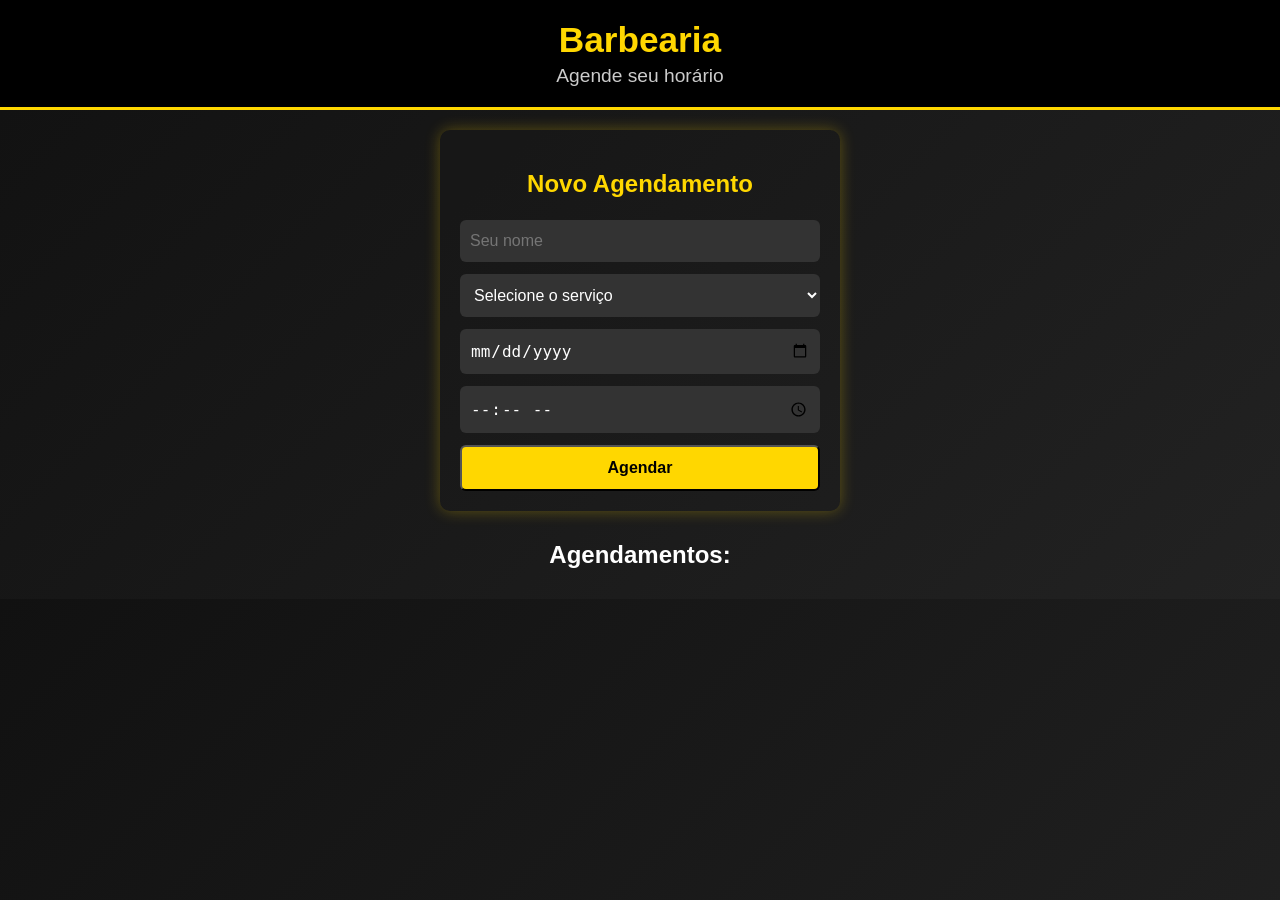
==== index.html @ e110e754 "Primeiro commit" ====
<!DOCTYPE html>
<html lang="pt-BR">
<head>
  <meta charset="UTF-8">
  <meta name="viewport" content="width=device-width, initial-scale=1.0">
  <title>Barbearia</title>
  <link rel="stylesheet" href="style.css">
</head>
<body>
  <header>
    <h1>Barbearia</h1>
    <p>Agende seu horário</p>
  </header>

  <section class="formulario">
    <h2>Novo Agendamento</h2>
    <input type="text" id="nome" placeholder="Seu nome">
    
    <select id="servico"> <!-- troquei serviço -> servico -->
      <option value="">Selecione o serviço</option>
      <option value="Corte de Cabelo">Corte de Cabelo</option>
      <option value="Barba">Barba</option>
      <option value="Corte + Barba">Corte + Barba</option>
    </select>

    <input type="date" id="data">
    <input type="time" id="hora">

    <button onclick="agenda()">Agendar</button> <!-- troquei agendar -> agenda -->
  </section>

  <section class="agendamentos" id="listaAgendamentos">
    <h2>Agendamentos:</h2>
  </section>

  <script src="script.js"></script>
</body>
</html>
---- style.css ----
body {
    font-family: 'Arial', 'sans-serif';
    background: linear-gradient(135deg, #111, #222);
    color: #fff;
    margin: 0;
    text-align: center;
}
header {
     background: #000;
    padding: 20px;
    border-bottom: 3px solid gold;
}

header h1 {
    margin: 0;
    font-size: 2.2rem;
    color: gold;
}

header p {
    margin: 5px 0 0;
    font-size: 1.2rem;
    color: #ccc;
}

.formulario {
    padding: 20px;
    max-width: 400px;
    margin: 20px auto;
    background: #1c1c1c1c;
    border-radius: 10px;
    box-shadow: 0 0 15px rgba(255, 215, 0, 0.3);
    display: flex;
    flex-direction: column;
    gap: 12px;
    box-sizing: border-box;
}

.formulario h2 {
    margin-bottom: 10px;
    font-size: 1.5rem;
    color: gold;
}

input,select {
    width: 100%;
    padding: 12px 10px;
    border-radius: 6px;
    border: none;
    background: #333;
    color: #fff;
    font-size: 1rem;
    box-sizing: border-box;
}

button {
    padding: 12px 0;
    background: gold;
    color: #000;
    font-weight: bold;
    cursor: pointer;
    border-radius: 6px;
    font-size:1rem;
    transition: 0.3s;;
}

button:hover {
    background: #e6b800;
}

.agendamentos {
    margin:30px auto;
    max-width: 600px;
}

.agendamentos-card {
    background: #222;
    margin:10px 0;
    padding: 15px;
    border-radius: 8px;
    text-align: left;
    display: block;
    box-shadow: 0 0 10px rgba(255, 215, 0, 0.2);
}

.agendamentos-card-strong {
    color: gold;
}
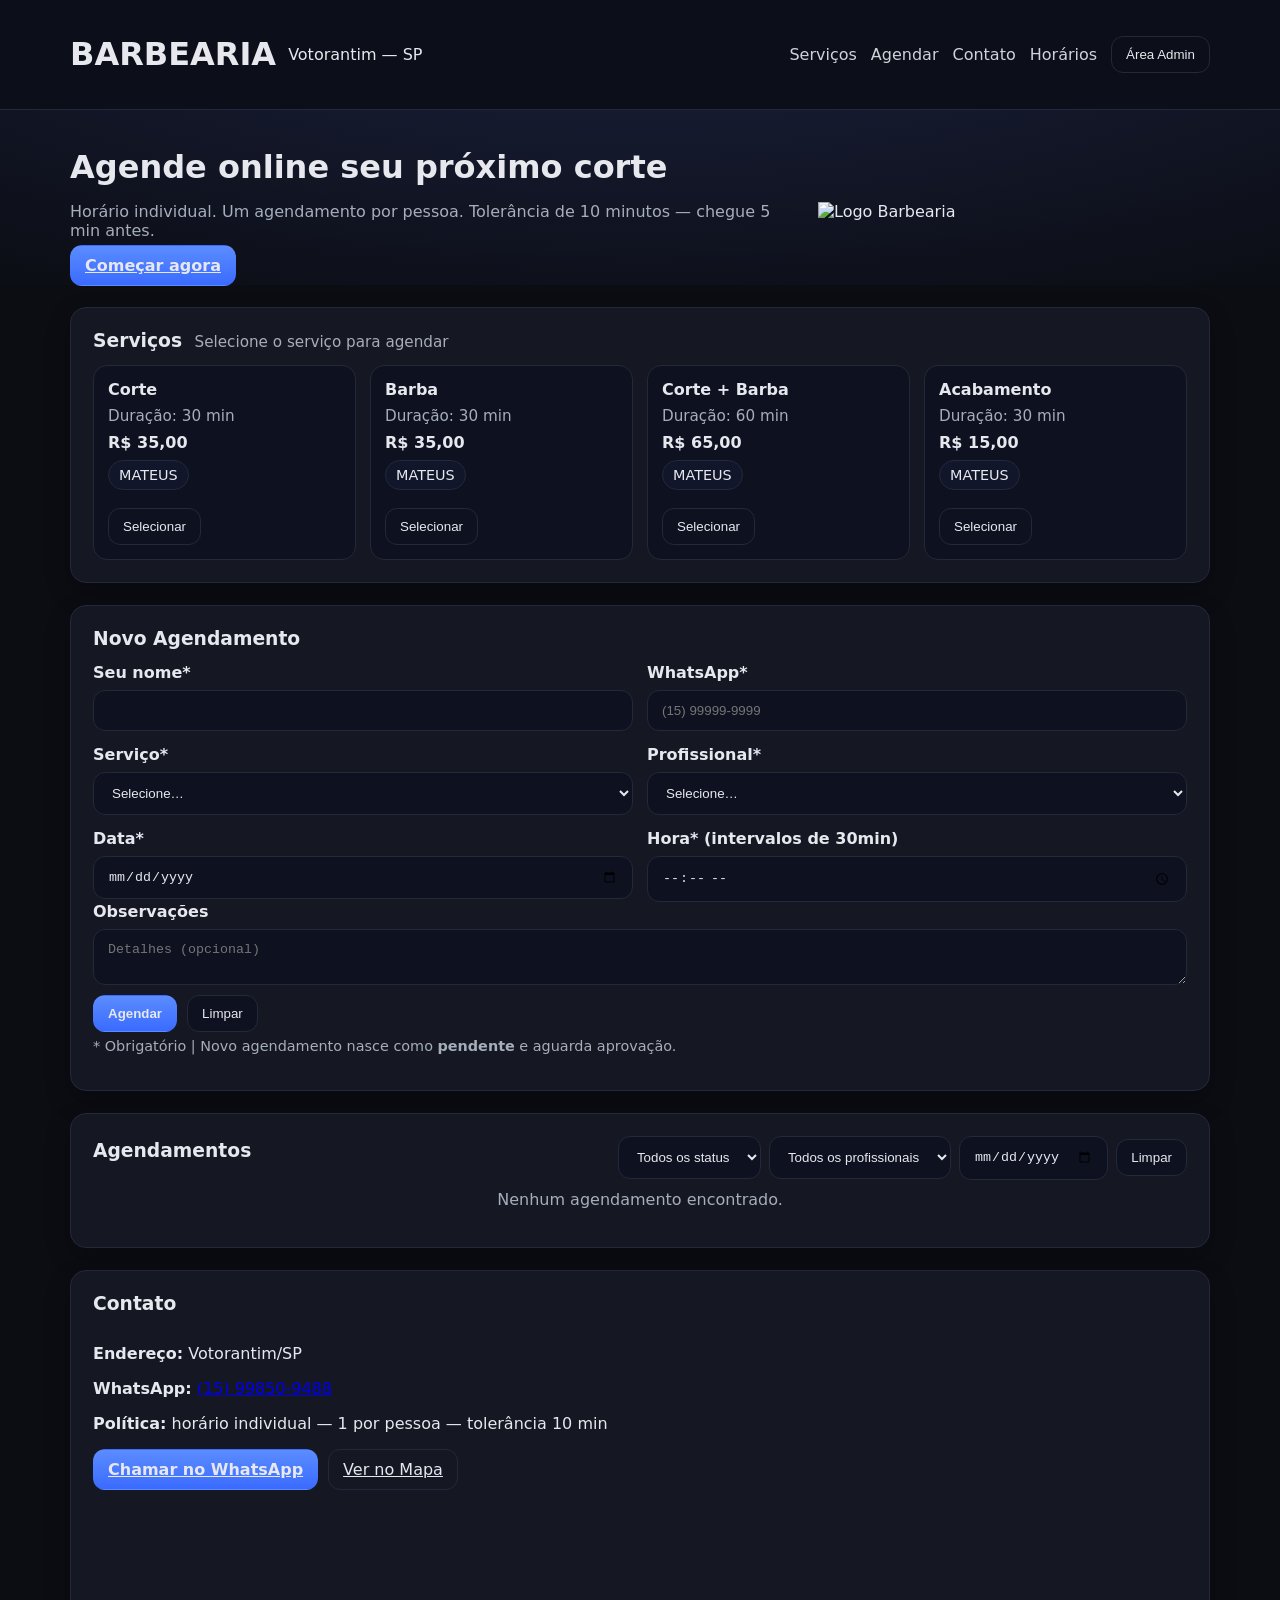
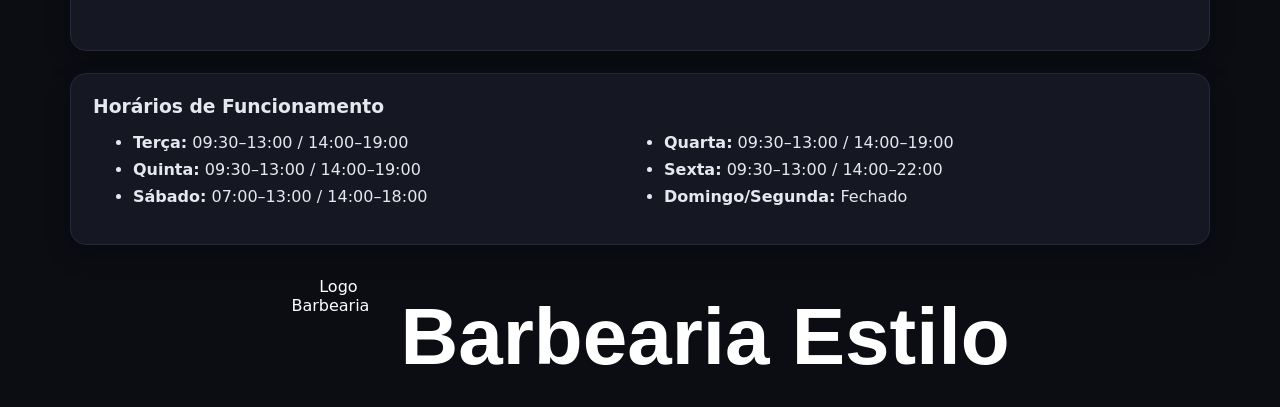
==== commit ba338ccf: "BARBEARIA" ====
--- a/index.html
+++ b/index.html
@@ -1,37 +1,180 @@
 <!DOCTYPE html>
 <html lang="pt-BR">
 <head>
-  <meta charset="UTF-8">
-  <meta name="viewport" content="width=device-width, initial-scale=1.0">
-  <title>Barbearia</title>
-  <link rel="stylesheet" href="style.css">
+  <meta charset="UTF-8" />
+  <meta name="viewport" content="width=device-width, initial-scale=1" />
+  <title>Barbearia — Sua Agenda</title>
+  <link rel="stylesheet" href="style.css" />
+  <link rel="icon" href="data:," />
 </head>
 <body>
-  <header>
-    <h1>Barbearia</h1>
-    <p>Agende seu horário</p>
+  <header class="topbar">
+    <div class="container header-wrap">
+      <div class="brand">
+        <h1>BARBEARIA</h1>
+        <p>Votorantim — SP</p>
+      </div>
+      <nav class="nav">
+        <a href="#servicos">Serviços</a>
+        <a href="#agendar">Agendar</a>
+        <a href="#contato">Contato</a>
+        <a href="#horarios">Horários</a>
+        <button id="btnAbrirAdmin" class="btn outline">Área Admin</button>
+      </nav>
+    </div>
   </header>
 
-  <section class="formulario">
-    <h2>Novo Agendamento</h2>
-    <input type="text" id="nome" placeholder="Seu nome">
-    
-    <select id="servico"> <!-- troquei serviço -> servico -->
-      <option value="">Selecione o serviço</option>
-      <option value="Corte de Cabelo">Corte de Cabelo</option>
-      <option value="Barba">Barba</option>
-      <option value="Corte + Barba">Corte + Barba</option>
-    </select>
-
-    <input type="date" id="data">
-    <input type="time" id="hora">
-
-    <button onclick="agenda()">Agendar</button> <!-- troquei agendar -> agenda -->
+  <!-- Hero -->
+  <section class="hero">
+    <div class="container hero-grid">
+      <div>
+        <h2>Agende online seu próximo corte</h2>
+        <p>Horário individual. Um agendamento por pessoa. Tolerância de 10 minutos — chegue 5 min antes.</p>
+        <a class="btn primary" href="#agendar">Começar agora</a>
+      </div>
+      <div class="brand">
+  <img src="img/img.png/img2.png" alt="Logo Barbearia" class="img-logo">
+  <div>
+  </div>
+</div>
   </section>
 
-  <section class="agendamentos" id="listaAgendamentos">
-    <h2>Agendamentos:</h2>
-  </section>
+  <!-- Serviços -->
+  <main class="container">
+    <section id="servicos" class="card">
+      <h3>Serviços <span class="sub">Selecione o serviço para agendar</span></h3>
+      <div id="listaServicos" class="cards"></div>
+    </section>
+
+    <!-- Agendar -->
+    <section id="agendar" class="card">
+      <h3>Novo Agendamento</h3>
+      <form id="form-agenda" autocomplete="off">
+        <div class="grid">
+          <label>Seu nome*
+            <input type="text" id="nome" required />
+          </label>
+          <label>WhatsApp*
+            <input type="tel" id="telefone" placeholder="(15) 99999-9999" required />
+          </label>
+          <label>Serviço*
+            <select id="servico" required></select>
+          </label>
+          <label>Profissional*
+            <select id="profissional" required></select>
+          </label>
+          <label>Data*
+            <input type="date" id="data" required />
+          </label>
+          <label>Hora* (intervalos de 30min)
+            <input type="time" id="hora" step="1800" required />
+          </label>
+        </div>
+        <label>Observações
+          <textarea id="obs" rows="2" placeholder="Detalhes (opcional)"></textarea>
+        </label>
+        <div class="actions">
+          <button type="submit" class="btn primary">Agendar</button>
+          <button type="reset" class="btn">Limpar</button>
+        </div>
+        <p class="hint">* Obrigatório | Novo agendamento nasce como <b>pendente</b> e aguarda aprovação.</p>
+      </form>
+    </section>
+
+    <!-- Lista (cliente vê status / admin gerencia) -->
+    <section class="card">
+      <div class="list-header">
+        <h3>Agendamentos</h3>
+        <div class="filters">
+          <select id="filtroStatus">
+            <option value="">Todos os status</option>
+            <option value="pendente">Pendentes</option>
+            <option value="aprovado">Aprovados</option>
+            <option value="recusado">Recusados</option>
+          </select>
+          <select id="filtroProf">
+            <option value="">Todos os profissionais</option>
+          </select>
+          <input type="date" id="filtroData" />
+          <button id="btnLimparFiltros" class="btn">Limpar</button>
+        </div>
+      </div>
+
+      <div id="listaAgendamentos" class="list"></div>
+      <template id="tpl-agendamento">
+        <article class="item">
+          <div class="item-main">
+            <h4 class="item-titulo"></h4>
+            <p class="item-meta"></p>
+            <p class="item-obs"></p>
+            <span class="status-badge" data-status=""></span>
+          </div>
+          <div class="item-actions">
+            <button class="btn success btn-aprovar" style="display:none">Aprovar</button>
+            <button class="btn warn btn-recusar" style="display:none">Recusar</button>
+            <button class="btn danger btn-excluir">Excluir</button>
+          </div>
+        </article>
+      </template>
+      <p id="vazio" class="empty">Nenhum agendamento encontrado.</p>
+    </section>
+
+    <!-- Contato -->
+    <section id="contato" class="card">
+      <h3>Contato</h3>
+      <div class="grid grid-2">
+        <div>
+          <p><b>Endereço:</b> Votorantim/SP</p>
+          <p><b>WhatsApp:</b> <a id="wa" href="https://wa.me/5515998509488" target="_blank" rel="noopener">(15) 99850-9488</a></p>
+          <p><b>Política:</b> horário individual — 1 por pessoa — tolerância 10 min</p>
+          <div class="actions">
+            <a class="btn primary" target="_blank" rel="noopener" href="https://wa.me/5515998509488?text=Olá! Quero agendar um horário.">Chamar no WhatsApp</a>
+            <a class="btn outline" target="_blank" rel="noopener" href="https://maps.google.com?q=Votorantim+SP+Monte+Verde">Ver no Mapa</a>
+          </div>
+        </div>
+        <iframe class="mapa" loading="lazy" referrerpolicy="no-referrer-when-downgrade"
+          src="https://maps.google.com/maps?q=Votorantim%20SP&t=m&z=14&output=embed&iwloc=near"></iframe>
+      </div>
+    </section>
+
+    <!-- Horários -->
+    <section id="horarios" class="card">
+      <h3>Horários de Funcionamento</h3>
+      <ul class="horarios">
+        <li><b>Terça:</b> 09:30–13:00 / 14:00–19:00</li>
+        <li><b>Quarta:</b> 09:30–13:00 / 14:00–19:00</li>
+        <li><b>Quinta:</b> 09:30–13:00 / 14:00–19:00</li>
+        <li><b>Sexta:</b> 09:30–13:00 / 14:00–22:00</li>
+        <li><b>Sábado:</b> 07:00–13:00 / 14:00–18:00</li>
+        <li><b>Domingo/Segunda:</b> Fechado</li>
+      </ul>
+    </section>
+  </main>
+
+  <!-- Modal Admin -->
+  <dialog id="modalAdmin">
+    <form method="dialog" class="modal">
+      <h3>Entrar como Admin</h3>
+      <label>Usuário
+        <input id="adminUser" type="text" placeholder="admin" value="admin" />
+      </label>
+      <label>Senha
+        <input id="adminPass" type="password" placeholder="1234" />
+      </label>
+      <div class="actions">
+        <button id="btnLogin" class="btn primary">Entrar</button>
+        <button id="btnFecharAdmin" class="btn">Fechar</button>
+      </div>
+      <p class="hint">Demonstração local (client-side). Em produção, faça no servidor.</p>
+    </form>
+  </dialog>
+
+ <footer>
+  <div class="footer-content">
+    <img src="img/img.png/img2.png" alt="Logo Barbearia" class="logo-circular">
+    <span class="nome-barbearia">Barbearia Estilo</span>
+  </div>
+</footer>
 
   <script src="script.js"></script>
 </body>
--- a/style.css
+++ b/style.css
@@ -1,93 +1,122 @@
-body {
-    font-family: 'Arial', 'sans-serif';
-    background: linear-gradient(135deg, #111, #222);
-    color: #fff;
-    margin: 0;
-    text-align: center;
+:root{
+  --bg:#0f1115; --card:#151823; --accent:#5b8cff; --accent2:#22c55e;
+  --text:#e6e8ee; --muted:#a6adbb; --danger:#ef4444; --warn:#f59e0b;
+  --border:#23283a; --radius:16px; --shadow:0 10px 24px rgba(0,0,0,.25);
 }
-header {
-     background: #000;
-    padding: 20px;
-    border-bottom: 3px solid gold;
+*{box-sizing:border-box} html,body{height:100%}
+body{margin:0; font-family:system-ui,Segoe UI,Roboto,Arial; background:#0b0d13; color:var(--text)}
+
+.container{width:min(1140px,92vw); margin:0 auto}
+
+.topbar{position:sticky; top:0; z-index:50; background:#0d111aee; border-bottom:1px solid var(--border); backdrop-filter:saturate(150%) blur(6px)}
+.header-wrap{display:flex; align-items:center; justify-content:space-between; padding:14px 0}
+.brand {
+  display: flex;
+  align-items: center;   /* alinha verticalmente */
+  gap: 12px;             /* espaço entre logo e texto */
 }
 
-header h1 {
-    margin: 0;
-    font-size: 2.2rem;
-    color: gold;
+.brand img.img-logo {
+  width: 200px;
+  height: auto;
 }
 
-header p {
-    margin: 5px 0 0;
-    font-size: 1.2rem;
-    color: #ccc;
+.nav{display:flex; gap:14px; align-items:center}
+.nav a{color:var(--text); text-decoration:none; opacity:.9}
+.nav a:hover{opacity:1}
+
+.hero{padding:38px 0 10px; background:radial-gradient(1200px 400px at 50% -150px,#1b2240,transparent)}
+.hero-grid{display:grid; grid-template-columns:1.3fr .7fr; gap:20px; align-items:center}
+.hero h2{margin:0 0 8px; font-size:32px}
+.hero p{color:var(--muted)}
+.hero-card{border:1px solid var(--border); background:#0e1220; border-radius:var(--radius); overflow:hidden; box-shadow:var(--shadow)}
+.hero-card img{width:100%; height:100%; object-fit:cover}
+
+.card{background:var(--card); border:1px solid var(--border); border-radius:var(--radius); box-shadow:var(--shadow); padding:22px; margin:22px 0}
+h3{margin:0 0 14px}
+.sub{color:var(--muted); font-weight:400; font-size:.95rem; margin-left:6px}
+
+.grid{display:grid; grid-template-columns:repeat(2,1fr); gap:14px}
+.grid-2{grid-template-columns:1.2fr .8fr}
+@media (max-width:900px){ .hero-grid{grid-template-columns:1fr} .grid,.grid-2{grid-template-columns:1fr} }
+
+label{display:flex; flex-direction:column; gap:8px; font-weight:600}
+input,select,textarea{
+  background:#0e1220; color:var(--text); border:1px solid var(--border);
+  border-radius:12px; padding:12px 14px; outline:none;
+}
+input:focus,select:focus,textarea:focus{border-color:var(--accent); box-shadow:0 0 0 3px rgba(91,140,255,.15)}
+
+.btn{appearance:none; border:1px solid var(--border); background:#0e1220; color:var(--text); padding:10px 14px; border-radius:12px; cursor:pointer}
+.btn:hover{filter:brightness(1.07)}
+.btn.primary{background:linear-gradient(180deg,var(--accent),#3a6bff); border-color:transparent; font-weight:700}
+.btn.success{background:linear-gradient(180deg,#16a34a,#15803d); border-color:transparent; color:#fff}
+.btn.warn{background:linear-gradient(180deg,var(--warn),#d97706); border-color:transparent; color:#0b0d13}
+.btn.danger{background:linear-gradient(180deg,var(--danger),#dc2626); border-color:transparent; color:#fff}
+.btn.outline{background:transparent}
+
+.actions{display:flex; gap:10px; flex-wrap:wrap; margin-top:10px}
+.hint{color:var(--muted); font-size:.9rem; margin-top:6px}
+
+.cards{display:grid; grid-template-columns:repeat(4,1fr); gap:14px}
+@media (max-width:1000px){ .cards{grid-template-columns:repeat(2,1fr)} }
+@media (max-width:560px){ .cards{grid-template-columns:1fr} }
+
+.servico{background:#0e1220; border:1px solid var(--border); border-radius:14px; padding:14px; display:flex; flex-direction:column; gap:8px}
+.servico h4{margin:0}
+.servico .meta{color:var(--muted); font-size:.95rem}
+.servico .price{font-weight:800}
+.servico .profs{display:flex; gap:6px; flex-wrap:wrap}
+.chip{background:#11162a; border:1px solid var(--border); border-radius:999px; padding:6px 10px; font-size:.9rem}
+
+.list-header{display:flex; align-items:center; justify-content:space-between; gap:12px; flex-wrap:wrap}
+.filters{display:flex; gap:8px; align-items:center}
+.list{display:flex; flex-direction:column; gap:10px}
+.item{display:flex; align-items:flex-start; justify-content:space-between; gap:14px; background:#0e1220; border:1px solid var(--border); border-radius:14px; padding:14px}
+.item h4{margin:0; font-size:18px}
+.item-meta{margin:6px 0 0; color:var(--muted)}
+.item-obs{margin:6px 0 0; color:#cbd5e1}
+.status-badge{display:inline-block; margin-top:8px; padding:4px 10px; border-radius:999px; border:1px solid var(--border); background:#0e1220; font-weight:700; font-size:.85rem}
+.status-pendente{color:#facc15; border-color:#facc15}
+.status-aprovado{color:#22c55e; border-color:#22c55e}
+.status-recusado{color:#ef4444; border-color:#ef4444}
+.empty{text-align:center; color:var(--muted); margin-top:10px}
+
+.mapa{width:100%; min-height:300px; border:0; border-radius:12px}
+.horarios{display:grid; grid-template-columns:repeat(2,1fr); gap:8px}
+@media (max-width:560px){ .horarios{grid-template-columns:1fr} }
+
+.footer{border-top:1px solid var(--border); background:#0c0f16; padding:22px 0; color:var(--muted)}
+
+/* Modal */
+dialog::backdrop{background:rgba(0,0,0,.6)}
+dialog{border:0; padding:0; background:transparent}
+.modal{background:var(--card); border:1px solid var(--border); border-radius:16px; padding:18px; width:min(420px,92vw); box-shadow:var(--shadow)}
+.modal header{display:flex; align-items:center; justify-content:space-between; margin-bottom:14px}
+
+footer {
+  color: #fff;
+  text-align: center;
+  padding: 10px 0;
 }
 
-.formulario {
-    padding: 20px;
-    max-width: 400px;
-    margin: 20px auto;
-    background: #1c1c1c1c;
-    border-radius: 10px;
-    box-shadow: 0 0 15px rgba(255, 215, 0, 0.3);
-    display: flex;
-    flex-direction: column;
-    gap: 12px;
-    box-sizing: border-box;
+.footer-content {
+  display: flex;
+  align-items: center;
+  justify-content: center;
+  gap: 10px;              /* espaço entre logo e texto */
 }
 
-.formulario h2 {
-    margin-bottom: 10px;
-    font-size: 1.5rem;
-    color: gold;
+.logo-circular {
+  width: 120px;           /* ajuste o tamanho */
+  height: 120px;
+  object-fit: cover;
+  border-radius: 50%;     /* deixa redonda */
+  display: block;
 }
 
-input,select {
-    width: 100%;
-    padding: 12px 10px;
-    border-radius: 6px;
-    border: none;
-    background: #333;
-    color: #fff;
-    font-size: 1rem;
-    box-sizing: border-box;
+.nome-barbearia {
+  font-size: 80px;
+  font-weight: bold;
+  font-family: Arial, sans-serif;
 }
-
-button {
-    padding: 12px 0;
-    background: gold;
-    color: #000;
-    font-weight: bold;
-    cursor: pointer;
-    border-radius: 6px;
-    font-size:1rem;
-    transition: 0.3s;;
-}
-
-button:hover {
-    background: #e6b800;
-}
-
-.agendamentos {
-    margin:30px auto;
-    max-width: 600px;
-}
-
-.agendamentos-card {
-    background: #222;
-    margin:10px 0;
-    padding: 15px;
-    border-radius: 8px;
-    text-align: left;
-    display: block;
-    box-shadow: 0 0 10px rgba(255, 215, 0, 0.2);
-}
-
-.agendamentos-card-strong {
-    color: gold;
-}
-
-
-
-
-
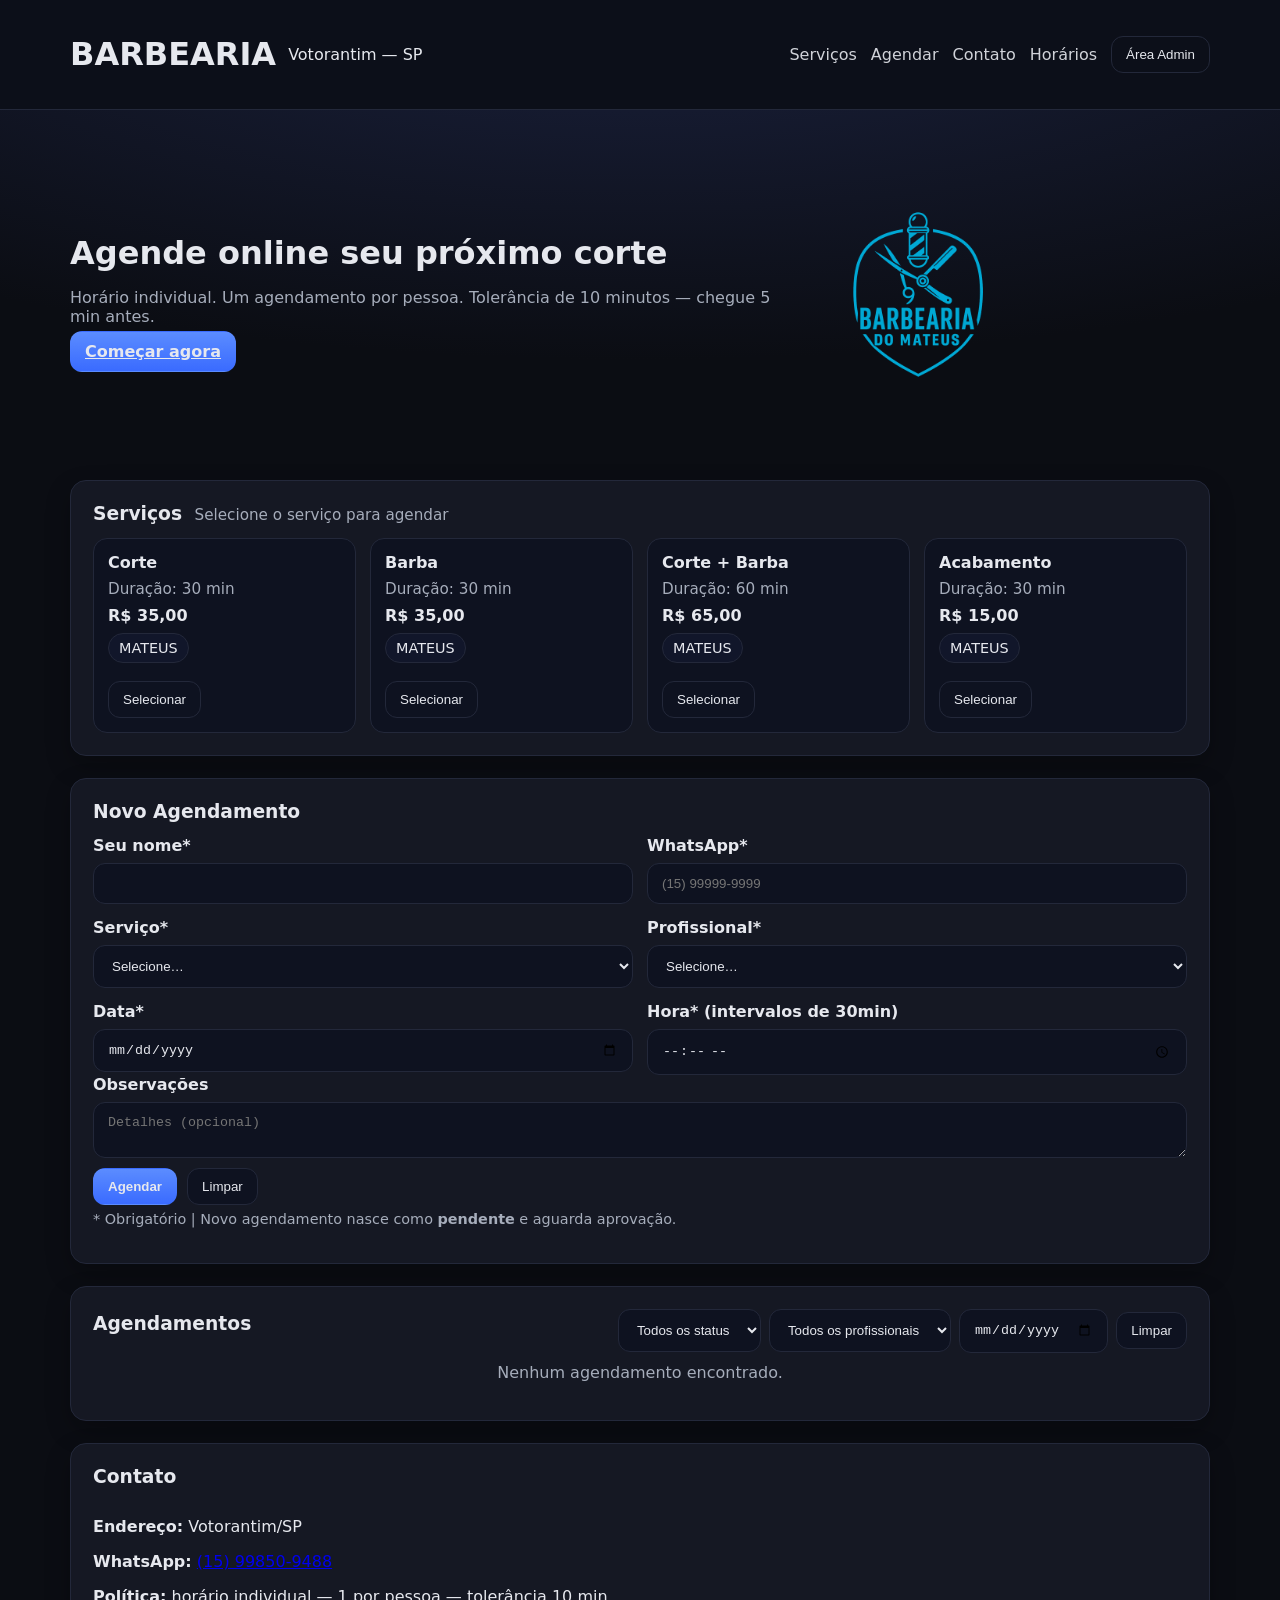
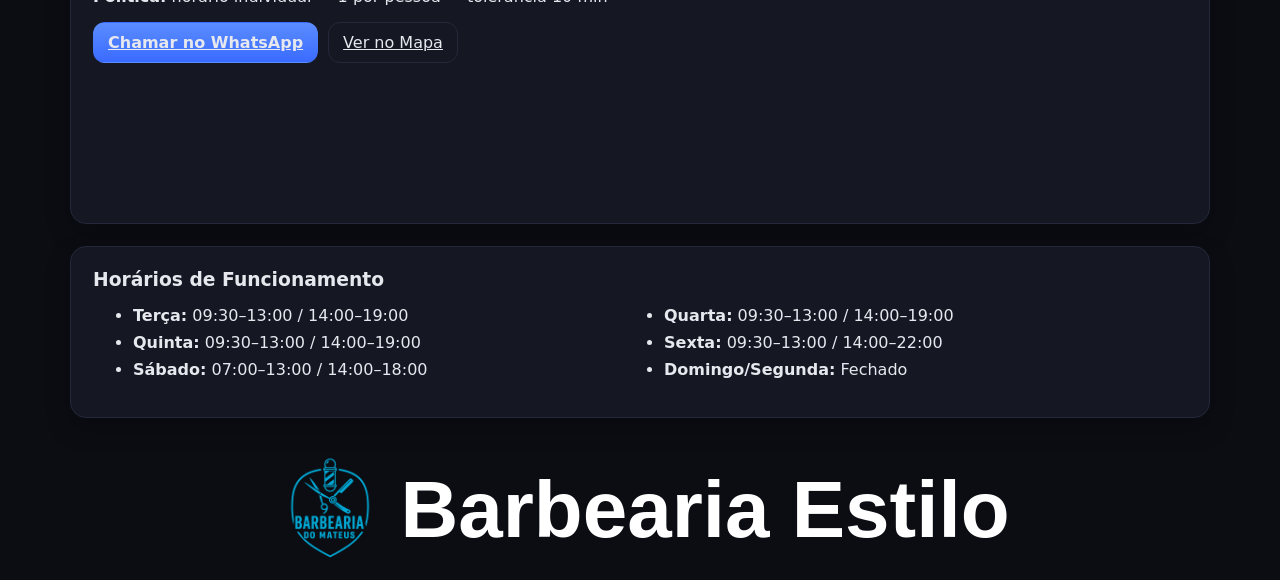
==== commit d49acc30: "Adiciona imagem img2" ====
--- a/index.html
+++ b/index.html
@@ -33,7 +33,7 @@
         <a class="btn primary" href="#agendar">Começar agora</a>
       </div>
       <div class="brand">
-  <img src="img/img.png/img2.png" alt="Logo Barbearia" class="img-logo">
+  <img src="img2.png" alt="Logo Barbearia" class="img-logo">
   <div>
   </div>
 </div>
@@ -171,7 +171,7 @@
 
  <footer>
   <div class="footer-content">
-    <img src="img/img.png/img2.png" alt="Logo Barbearia" class="logo-circular">
+    <img src="img2.png" alt="Logo Barbearia" class="logo-circular">
     <span class="nome-barbearia">Barbearia Estilo</span>
   </div>
 </footer>
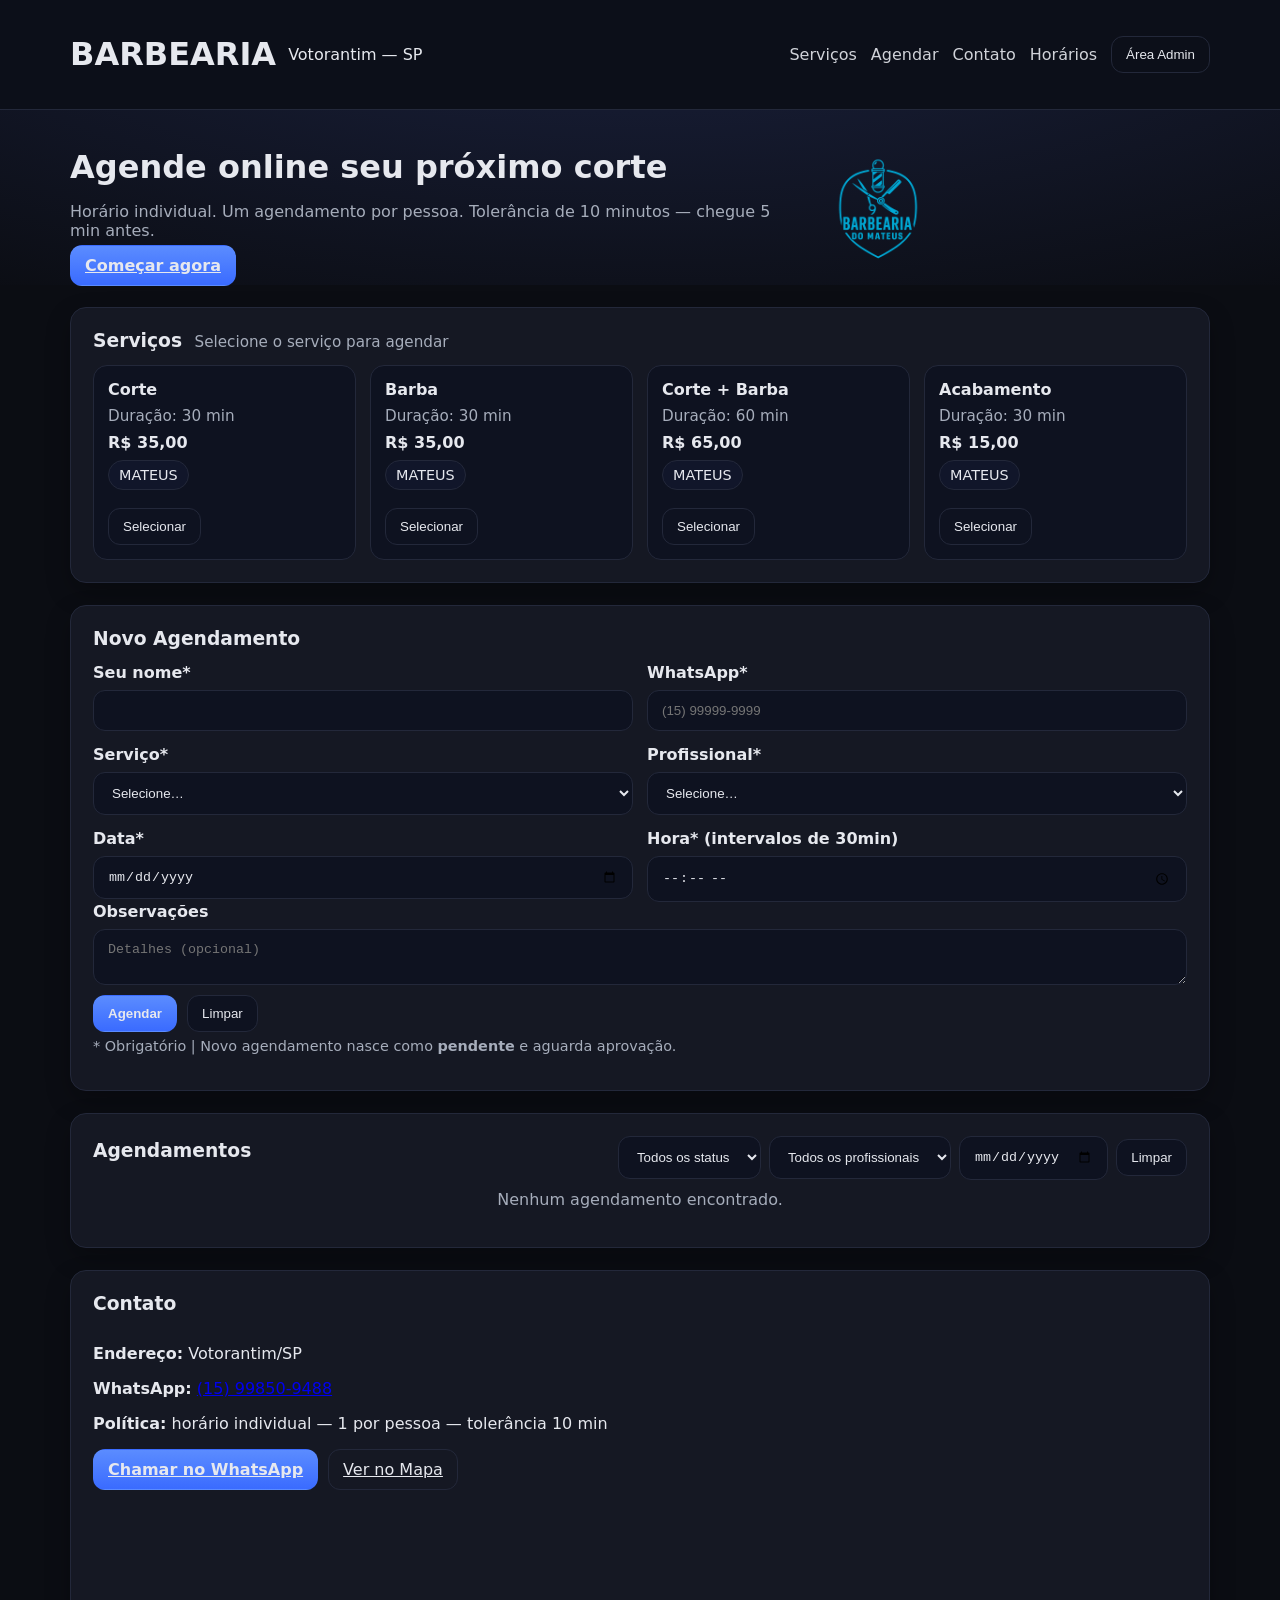
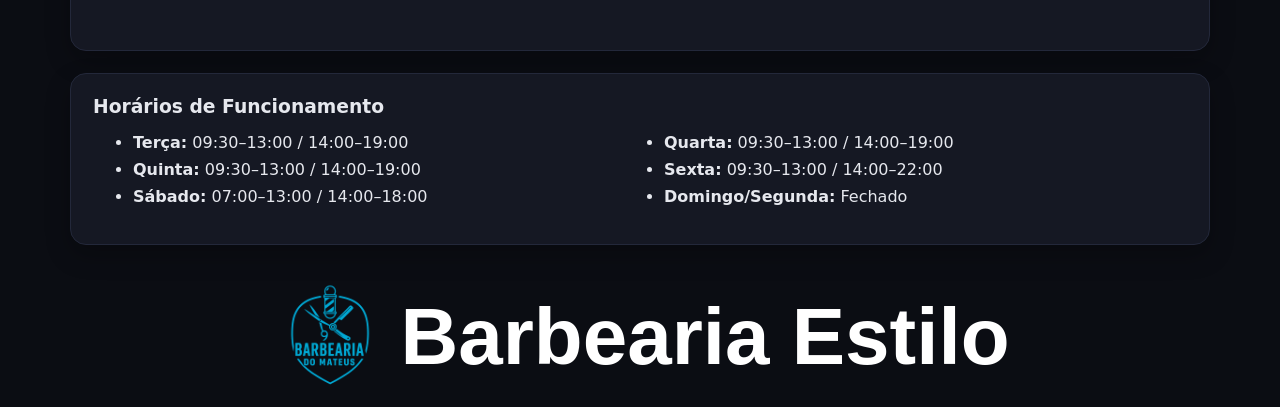
==== commit e55fe2d3: "Corrige caminho da imagem" ====
--- a/index.html
+++ b/index.html
@@ -33,7 +33,7 @@
         <a class="btn primary" href="#agendar">Começar agora</a>
       </div>
       <div class="brand">
-  <img src="img2.png" alt="Logo Barbearia" class="img-logo">
+  <img src="img/img2.png" alt="Logo Barbearia" class="logo-circular">
   <div>
   </div>
 </div>
@@ -171,7 +171,7 @@
 
  <footer>
   <div class="footer-content">
-    <img src="img2.png" alt="Logo Barbearia" class="logo-circular">
+  <img src="img/img2.png" alt="Logo Barbearia" class="logo-circular">
     <span class="nome-barbearia">Barbearia Estilo</span>
   </div>
 </footer>
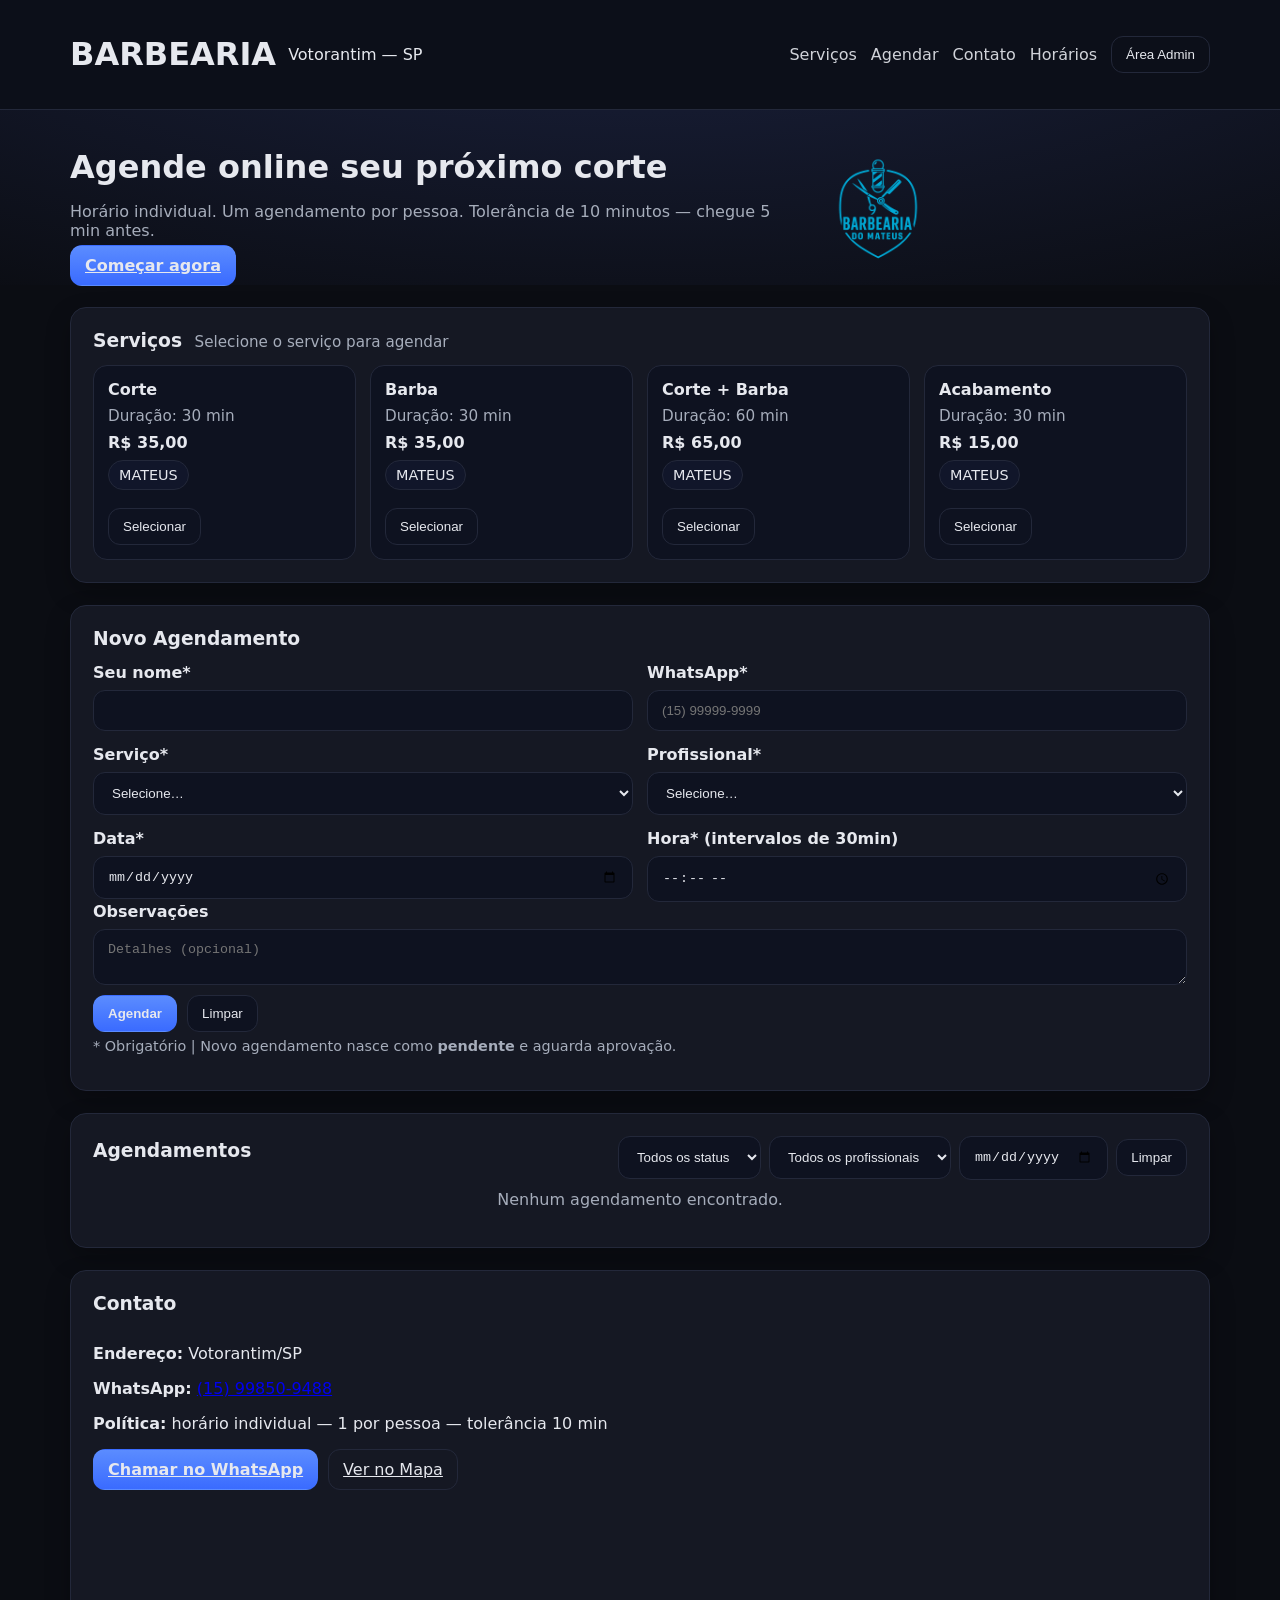
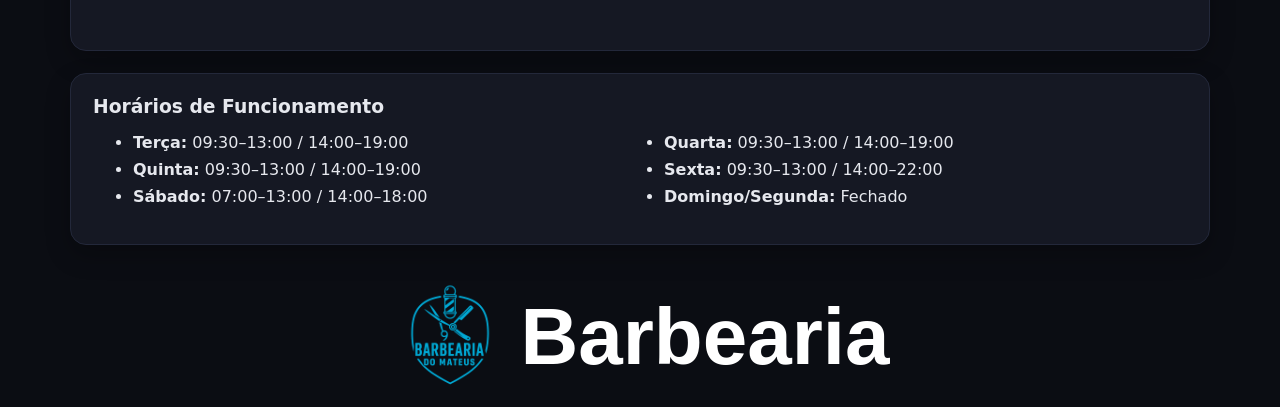
==== commit 7a6c783c: "barbearia" ====
--- a/index.html
+++ b/index.html
@@ -8,21 +8,22 @@
   <link rel="icon" href="data:," />
 </head>
 <body>
-  <header class="topbar">
-    <div class="container header-wrap">
-      <div class="brand">
-        <h1>BARBEARIA</h1>
-        <p>Votorantim — SP</p>
-      </div>
-      <nav class="nav">
-        <a href="#servicos">Serviços</a>
-        <a href="#agendar">Agendar</a>
-        <a href="#contato">Contato</a>
-        <a href="#horarios">Horários</a>
-        <button id="btnAbrirAdmin" class="btn outline">Área Admin</button>
-      </nav>
+    <header class="topbar">
+  <div class="container header-wrap">
+    <div class="brand">
+      <h1>BARBEARIA</h1>
+      <p>Votorantim — SP</p>
     </div>
-  </header>
+    <button class="menu-toggle">☰</button>
+    <nav class="nav">
+      <a href="#servicos">Serviços</a>
+      <a href="#agendar">Agendar</a>
+      <a href="#contato">Contato</a>
+      <a href="#horarios">Horários</a>
+      <button id="btnAbrirAdmin" class="btn outline">Área Admin</button>
+    </nav>
+  </div>
+</header>
 
   <!-- Hero -->
   <section class="hero">
@@ -164,6 +165,7 @@
       <div class="actions">
         <button id="btnLogin" class="btn primary">Entrar</button>
         <button id="btnFecharAdmin" class="btn">Fechar</button>
+
       </div>
       <p class="hint">Demonstração local (client-side). Em produção, faça no servidor.</p>
     </form>
@@ -172,7 +174,7 @@
  <footer>
   <div class="footer-content">
   <img src="img/img2.png" alt="Logo Barbearia" class="logo-circular">
-    <span class="nome-barbearia">Barbearia Estilo</span>
+    <span class="nome-barbearia">Barbearia</span>
   </div>
 </footer>
 
--- a/style.css
+++ b/style.css
@@ -120,3 +120,65 @@
   font-weight: bold;
   font-family: Arial, sans-serif;
 }
+/* Ajuste rodapé no mobile */
+@media (max-width: 768px) {
+  .logo-circular {
+    width: 80px;
+    height: 80px;
+  }
+
+  .nome-barbearia {
+    font-size: 28px;
+  }
+}
+
+/* Ajuste hero no mobile */
+@media (max-width: 768px) {
+  .hero h2 {
+    font-size: 22px;
+    text-align: center;
+  }
+  .hero p {
+    font-size: 14px;
+    text-align: center;
+  }
+  .hero-grid {
+    text-align: center;
+    gap: 16px;
+  }
+}
+
+/* MENU MOBILE (hamburguer) */
+.menu-toggle {
+  display: none;
+  font-size: 28px;
+  background: none;
+  border: none;
+  color: var(--text);
+  cursor: pointer;
+}
+
+@media (max-width: 900px) {
+  .nav {
+    display: none;
+    position: absolute;
+    top: 70px;
+    right: 20px;
+    flex-direction: column;
+    gap: 12px;
+    background: var(--card);
+    padding: 16px;
+    border-radius: 12px;
+    box-shadow: var(--shadow);
+  }
+  .nav.show {
+    display: flex;
+  }
+  .menu-toggle {
+    display: block;
+  }
+}
+@media (max-width:600px){
+  dialog .modal { width: 90%; }
+}
+/* Estilos para o botão de logout */
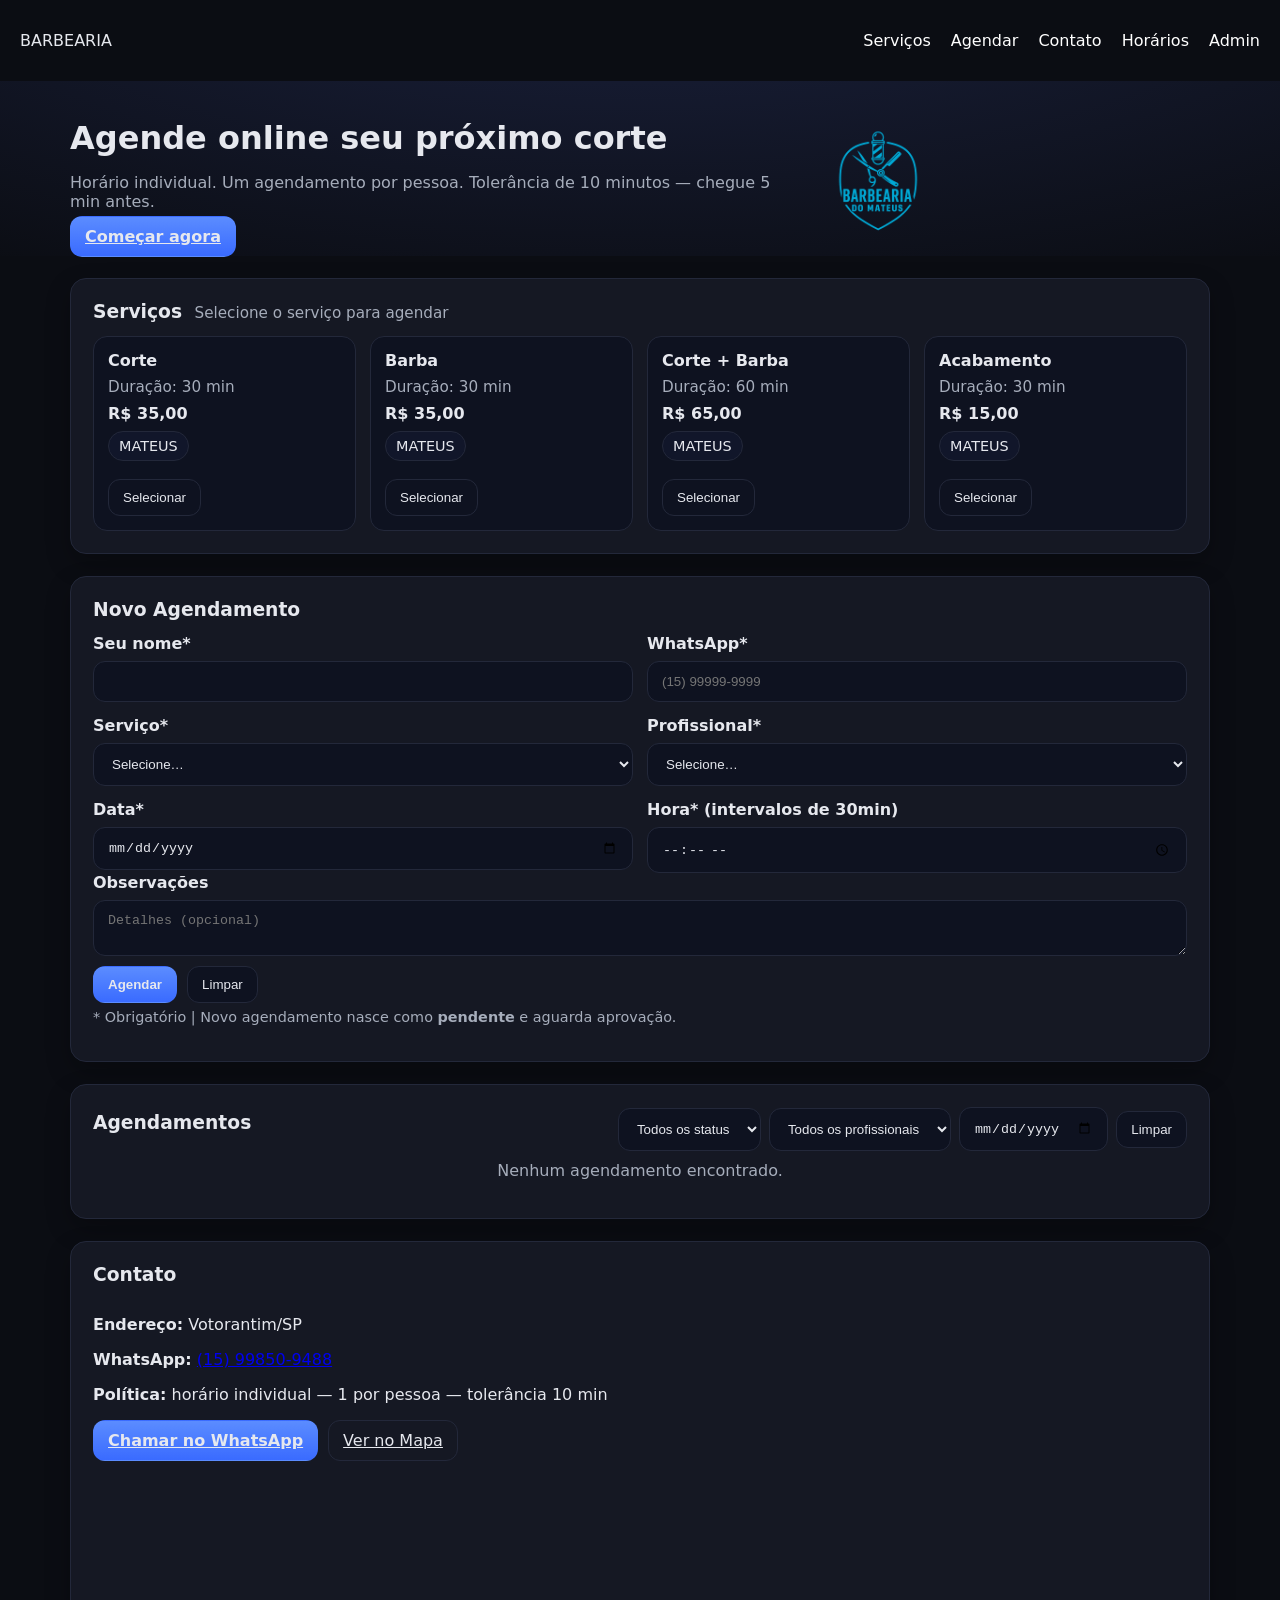
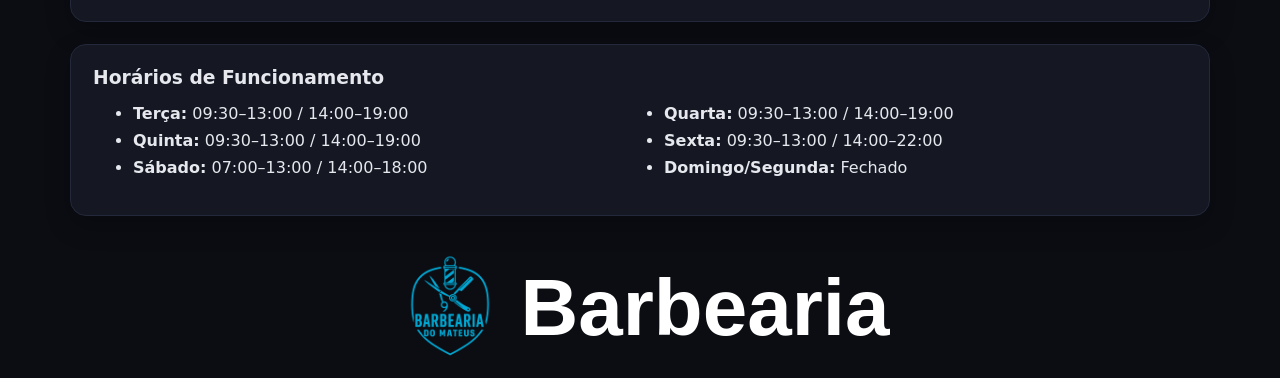
==== commit 274e2808: "barbearia" ====
--- a/index.html
+++ b/index.html
@@ -8,22 +8,21 @@
   <link rel="icon" href="data:," />
 </head>
 <body>
-    <header class="topbar">
-  <div class="container header-wrap">
-    <div class="brand">
-      <h1>BARBEARIA</h1>
-      <p>Votorantim — SP</p>
-    </div>
-    <button class="menu-toggle">☰</button>
-    <nav class="nav">
-      <a href="#servicos">Serviços</a>
-      <a href="#agendar">Agendar</a>
-      <a href="#contato">Contato</a>
-      <a href="#horarios">Horários</a>
-      <button id="btnAbrirAdmin" class="btn outline">Área Admin</button>
-    </nav>
-  </div>
-</header>
+ <header>
+  <nav class="navbar">
+    <div class="logo">BARBEARIA</div>
+
+    <ul id="menu" class="menu">
+      <li><a href="#servicos">Serviços</a></li>
+      <li><a href="#agendar">Agendar</a></li>
+      <li><a href="#contato">Contato</a></li>
+      <li><a href="#horarios">Horários</a></li>
+      <li><a href="#" id="btnAbrirAdmin">Admin</a></li> <!-- corrigido -->
+    </ul>
+
+    <button id="menu-toggle" class="menu-toggle">☰</button>
+  </nav>
+ </header>
 
   <!-- Hero -->
   <section class="hero">
@@ -34,10 +33,9 @@
         <a class="btn primary" href="#agendar">Começar agora</a>
       </div>
       <div class="brand">
-  <img src="img/img2.png" alt="Logo Barbearia" class="logo-circular">
-  <div>
-  </div>
-</div>
+        <img src="img/img2.png" alt="Logo Barbearia" class="logo-circular">
+      </div>
+    </div>
   </section>
 
   <!-- Serviços -->
@@ -152,7 +150,7 @@
     </section>
   </main>
 
-  <!-- Modal Admin -->
+  <!-- Modal Admin corrigido -->
   <dialog id="modalAdmin">
     <form method="dialog" class="modal">
       <h3>Entrar como Admin</h3>
@@ -165,7 +163,6 @@
       <div class="actions">
         <button id="btnLogin" class="btn primary">Entrar</button>
         <button id="btnFecharAdmin" class="btn">Fechar</button>
-
       </div>
       <p class="hint">Demonstração local (client-side). Em produção, faça no servidor.</p>
     </form>
@@ -173,11 +170,21 @@
 
  <footer>
   <div class="footer-content">
-  <img src="img/img2.png" alt="Logo Barbearia" class="logo-circular">
+    <img src="img/img2.png" alt="Logo Barbearia" class="logo-circular">
     <span class="nome-barbearia">Barbearia</span>
   </div>
-</footer>
+ </footer>
 
   <script src="script.js"></script>
+  <script>
+  document.addEventListener("DOMContentLoaded", function() {
+    const toggle = document.getElementById("menu-toggle");
+    const menu = document.getElementById("menu");
+
+    toggle.addEventListener("click", function() {
+      menu.classList.toggle("active");
+    });
+  });
+  </script>
 </body>
 </html>
--- a/style.css
+++ b/style.css
@@ -131,54 +131,111 @@
     font-size: 28px;
   }
 }
-
-/* Ajuste hero no mobile */
-@media (max-width: 768px) {
-  .hero h2 {
-    font-size: 22px;
-    text-align: center;
-  }
-  .hero p {
-    font-size: 14px;
-    text-align: center;
-  }
-  .hero-grid {
-    text-align: center;
-    gap: 16px;
-  }
-}
-
-/* MENU MOBILE (hamburguer) */
+ /* Menu padrão (desktop) */
+.navbar {
+  display: flex;
+  justify-content: space-between;
+  align-items: center;
+  padding: 15px 20px;
+}
+
+.menu {
+  display: flex;
+  list-style: none;
+  gap: 20px;
+}
+
+.menu li a {
+  color: #fff;
+  text-decoration: none;
+  font-weight: 500;
+  transition: color 0.3s;
+}
+
+.menu li a:hover {
+  color: #1e90ff;
+}
+
+/* Botão hambúrguer escondido no desktop */
 .menu-toggle {
   display: none;
   font-size: 28px;
   background: none;
   border: none;
-  color: var(--text);
+  color: #fff;
   cursor: pointer;
 }
 
-@media (max-width: 900px) {
-  .nav {
-    display: none;
+/* Mobile */
+@media (max-width: 768px) {
+  .menu {
+    display: none; /* escondido inicialmente */
+    flex-direction: column;
+    background: #111;
     position: absolute;
-    top: 70px;
+    top: 60px; /* altura do header */
     right: 20px;
-    flex-direction: column;
-    gap: 12px;
-    background: var(--card);
-    padding: 16px;
-    border-radius: 12px;
-    box-shadow: var(--shadow);
-  }
-  .nav.show {
-    display: flex;
-  }
+    width: 200px;
+    padding: 15px;
+    border-radius: 10px;
+    box-shadow: 0 5px 15px rgba(0,0,0,0.4);
+    z-index: 1000;
+  }
+
+  .menu.active {
+    display: flex; /* aparece quando o JS adiciona a classe */
+  }
+
+  .menu li {
+    margin: 10px 0;
+  }
+
   .menu-toggle {
-    display: block;
-  }
-}
-@media (max-width:600px){
-  dialog .modal { width: 90%; }
-}
-/* Estilos para o botão de logout */+    display: block; /* aparece no mobile */
+  }
+}
+.navbar {
+  display: flex;
+  justify-content: space-between;
+  align-items: center;
+  padding: 15px 20px;
+}
+
+/* Área admin */
+.admin-area {
+  margin-left: auto; /* empurra o admin para a direita */
+}
+
+.btn-admin {
+  background: #1e90ff;
+  color: #fff;
+  padding: 8px 15px;
+  border-radius: 6px;
+  text-decoration: none;
+  font-weight: 600;
+  transition: background 0.3s;
+}
+
+.btn-admin:hover {
+  background: #0c70d4;
+}
+
+/* Mobile: Admin também fica junto ao menu */
+@media (max-width: 768px) {
+  .admin-area {
+    margin-left: 0;
+    margin-top: 10px;
+  }
+}
+.admin-area {
+  margin-left: auto;
+}
+
+.btn-admin {
+  background: #1e90ff;
+  color: #fff;
+  padding: 8px 15px;
+  border-radius: 6px;
+  text-decoration: none;
+  font-weight: 600;
+}
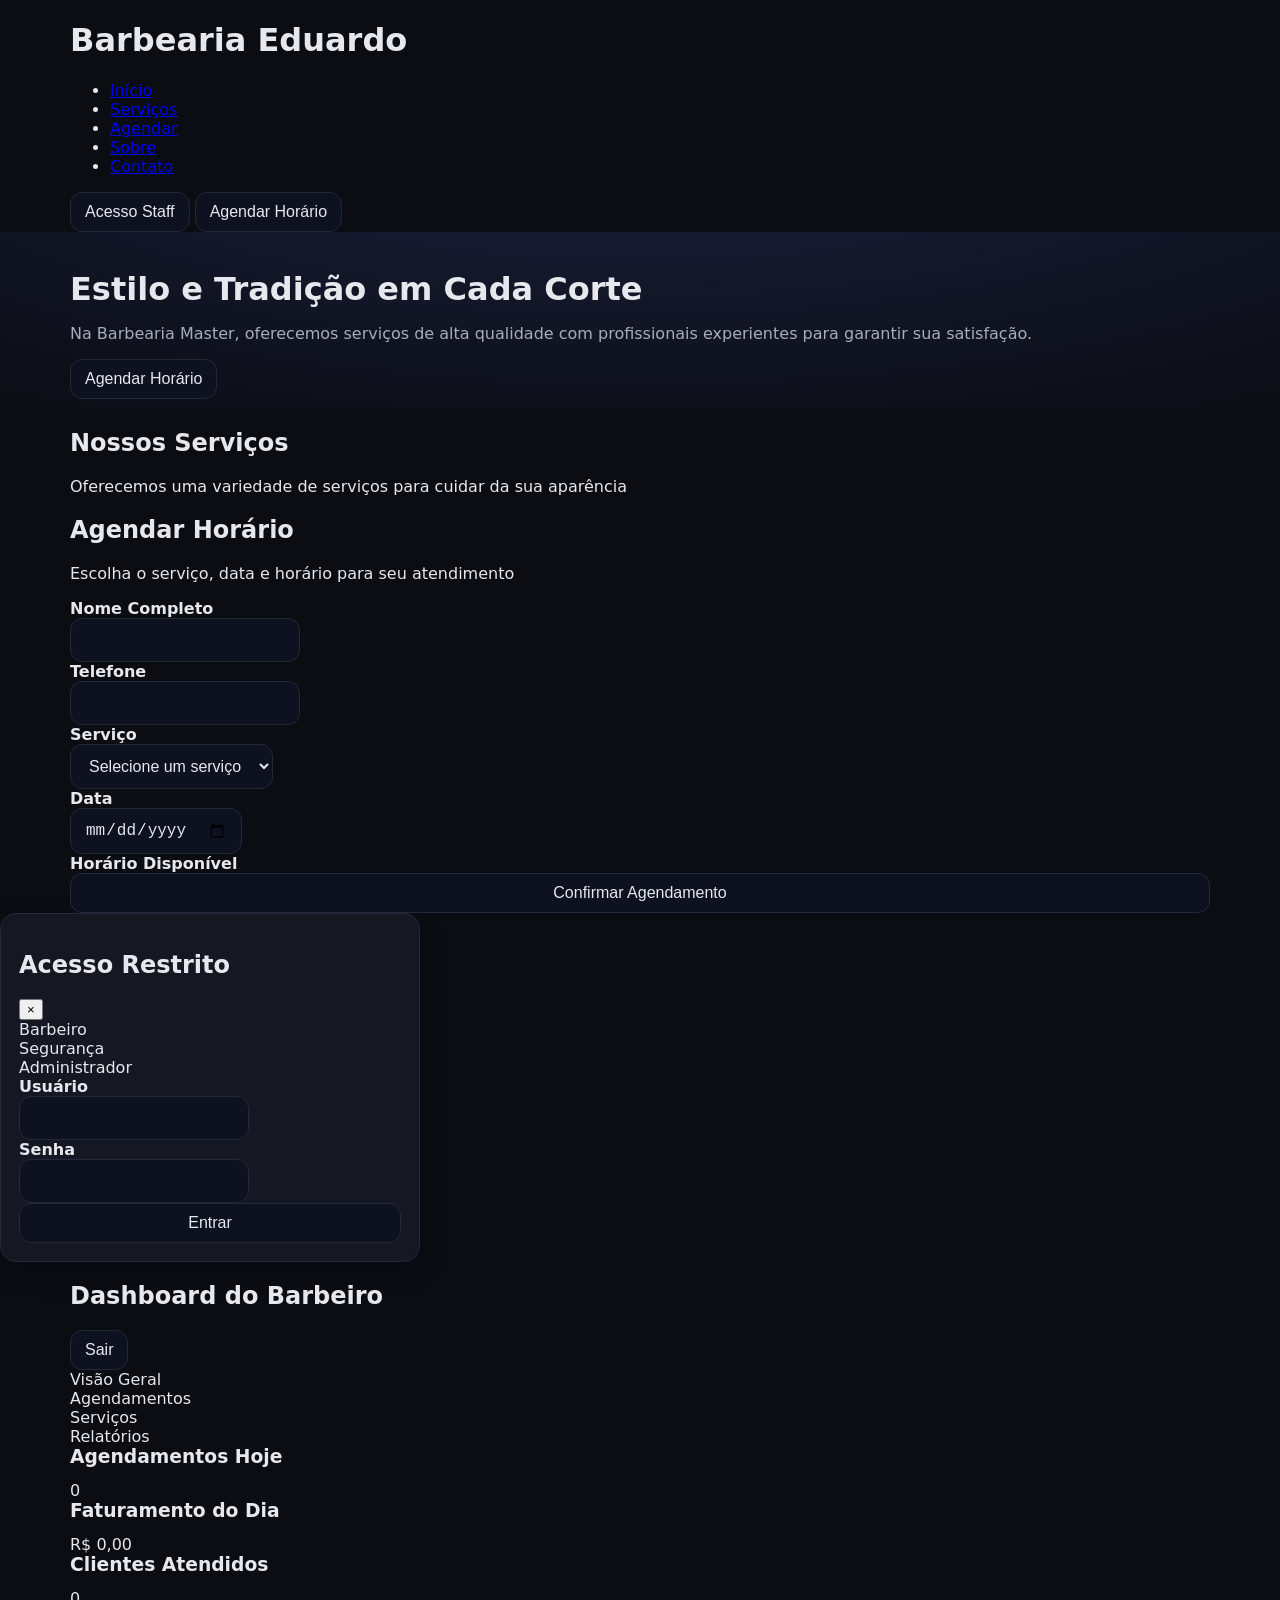
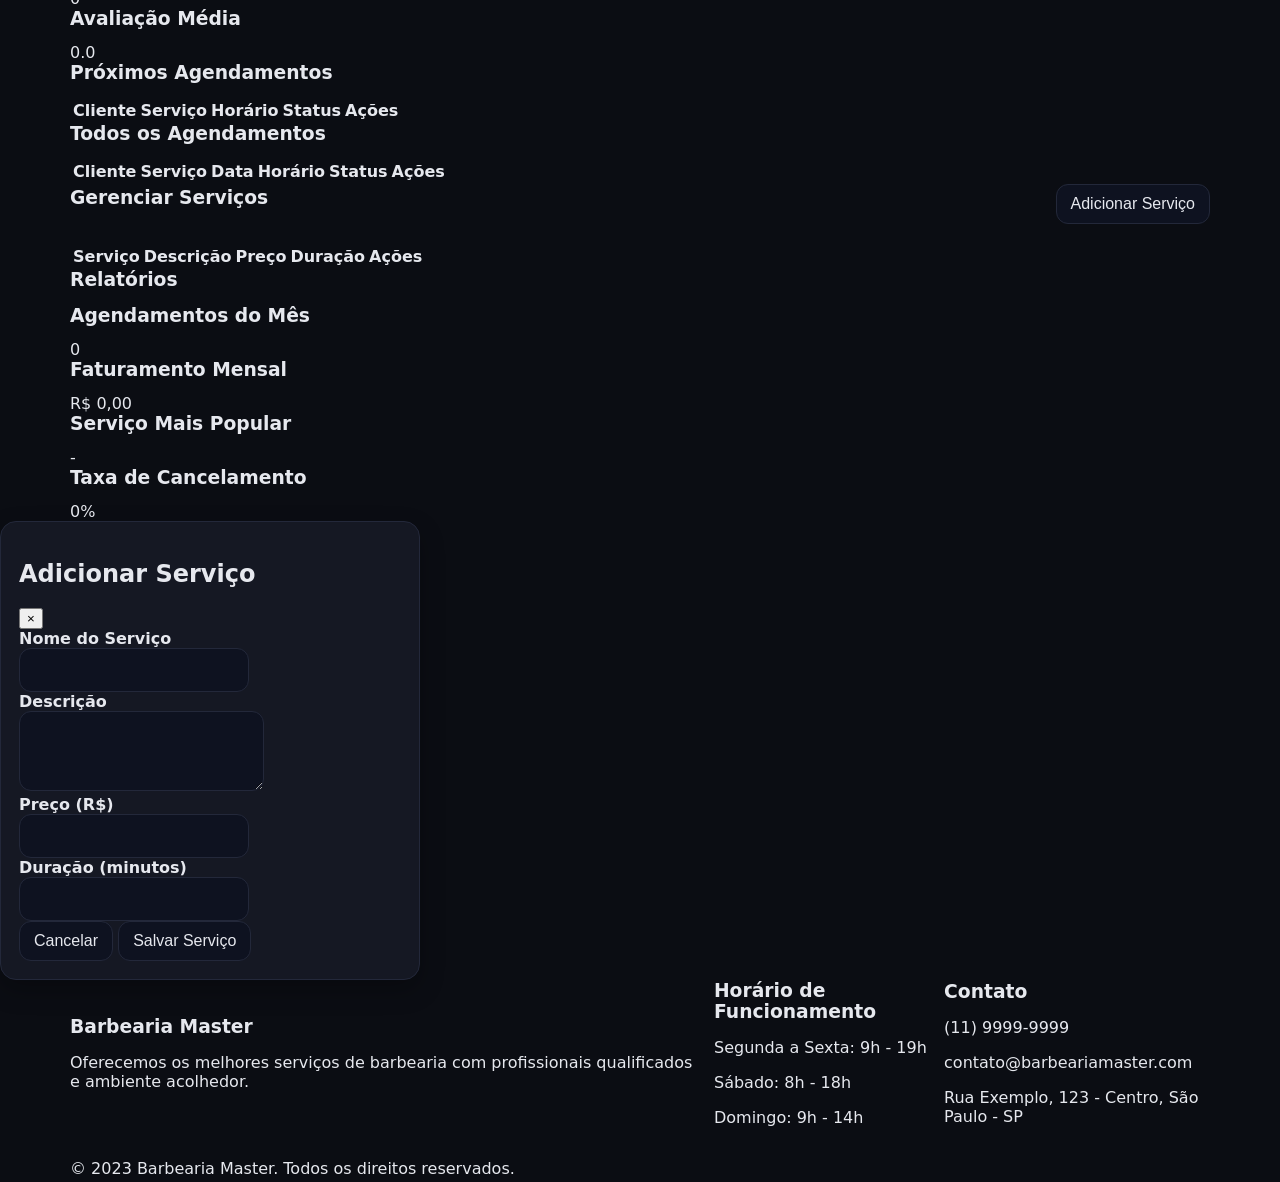
==== commit 6500248d: "index.html" ====
--- a/index.html
+++ b/index.html
@@ -1,190 +1,309 @@
 <!DOCTYPE html>
-<html lang="pt-BR">
+<html lang="pt-br">
 <head>
-  <meta charset="UTF-8" />
-  <meta name="viewport" content="width=device-width, initial-scale=1" />
-  <title>Barbearia — Sua Agenda</title>
-  <link rel="stylesheet" href="style.css" />
-  <link rel="icon" href="data:," />
+    <meta charset="UTF-8">
+    <meta name="viewport" content="width=device-width, initial-scale=1.0">
+    <title>Barbearia Eduardo - Sistema Completo</title>
+    <link rel="stylesheet" href="style.css">
 </head>
 <body>
- <header>
-  <nav class="navbar">
-    <div class="logo">BARBEARIA</div>
-
-    <ul id="menu" class="menu">
-      <li><a href="#servicos">Serviços</a></li>
-      <li><a href="#agendar">Agendar</a></li>
-      <li><a href="#contato">Contato</a></li>
-      <li><a href="#horarios">Horários</a></li>
-      <li><a href="#" id="btnAbrirAdmin">Admin</a></li> <!-- corrigido -->
-    </ul>
-
-    <button id="menu-toggle" class="menu-toggle">☰</button>
-  </nav>
- </header>
-
-  <!-- Hero -->
-  <section class="hero">
-    <div class="container hero-grid">
-      <div>
-        <h2>Agende online seu próximo corte</h2>
-        <p>Horário individual. Um agendamento por pessoa. Tolerância de 10 minutos — chegue 5 min antes.</p>
-        <a class="btn primary" href="#agendar">Começar agora</a>
-      </div>
-      <div class="brand">
-        <img src="img/img2.png" alt="Logo Barbearia" class="logo-circular">
-      </div>
+    <!-- Header -->
+    <header>
+        <div class="container">
+            <div class="header-content">
+                <div class="logo">
+                    <i class="fas fa-cut fa-2x" style="color: #d4af37;"></i>
+                    <h1>Barbearia Eduardo</h1>
+                </div>
+                <nav>
+                    <ul>
+                        <li><a href="#home">Início</a></li>
+                        <li><a href="#services">Serviços</a></li>
+                        <li><a href="#schedule">Agendar</a></li>
+                        <li><a href="#about">Sobre</a></li>
+                        <li><a href="#contact">Contato</a></li>
+                    </ul>
+                </nav>
+                <div class="auth-buttons">
+                    <button class="btn btn-outline" id="loginBtn">Acesso Staff</button>
+                    <button class="btn btn-primary" id="scheduleBtn">Agendar Horário</button>
+                </div>
+            </div>
+        </div>
+    </header>
+
+    <!-- Hero Section -->
+    <section class="hero" id="home">
+        <div class="container">
+            <h2>Estilo e Tradição em Cada Corte</h2>
+            <p>Na Barbearia Master, oferecemos serviços de alta qualidade com profissionais experientes para garantir sua satisfação.</p>
+            <button class="btn btn-primary" id="heroScheduleBtn">Agendar Horário</button>
+        </div>
+    </section>
+
+    <!-- Services Section -->
+    <section class="services" id="services">
+        <div class="container">
+            <div class="section-title">
+                <h2>Nossos Serviços</h2>
+                <p>Oferecemos uma variedade de serviços para cuidar da sua aparência</p>
+            </div>
+            <div class="services-grid" id="servicesList">
+                <!-- Serviços carregados via JavaScript -->
+            </div>
+        </div>
+    </section>
+
+    <!-- Schedule Section -->
+    <section class="schedule" id="schedule">
+        <div class="container">
+            <div class="section-title">
+                <h2>Agendar Horário</h2>
+                <p>Escolha o serviço, data e horário para seu atendimento</p>
+            </div>
+            <div class="schedule-form">
+                <form id="scheduleForm">
+                    <div class="form-group">
+                        <label for="clientName">Nome Completo</label>
+                        <input type="text" id="clientName" class="form-control" required>
+                    </div>
+                    <div class="form-group">
+                        <label for="clientPhone">Telefone</label>
+                        <input type="tel" id="clientPhone" class="form-control" required>
+                    </div>
+                    <div class="form-group">
+                        <label for="serviceSelect">Serviço</label>
+                        <select id="serviceSelect" class="form-control" required>
+                            <option value="">Selecione um serviço</option>
+                        </select>
+                    </div>
+                    <div class="form-group">
+                        <label for="scheduleDate">Data</label>
+                        <input type="date" id="scheduleDate" class="form-control" required>
+                    </div>
+                    <div class="form-group">
+                        <label>Horário Disponível</label>
+                        <div class="time-slots" id="timeSlots">
+                            <!-- Horários carregados via JavaScript -->
+                        </div>
+                    </div>
+                    <button type="submit" class="btn btn-primary" style="width: 100%;">Confirmar Agendamento</button>
+                </form>
+                <div id="scheduleMessage" style="margin-top: 15px; text-align: center; display: none;"></div>
+            </div>
+        </div>
+    </section>
+
+    <!-- Login Modal -->
+    <div class="modal" id="loginModal">
+        <div class="modal-content">
+            <div class="modal-header">
+                <h2>Acesso Restrito</h2>
+                <button class="close-modal">&times;</button>
+            </div>
+            <div class="user-type-selector">
+                <div class="user-type active" data-type="barber">Barbeiro</div>
+                <div class="user-type" data-type="security">Segurança</div>
+                <div class="user-type" data-type="admin">Administrador</div>
+            </div>
+            <form id="loginForm">
+                <div class="form-group">
+                    <label for="username">Usuário</label>
+                    <input type="text" id="username" class="form-control" required>
+                </div>
+                <div class="form-group">
+                    <label for="password">Senha</label>
+                    <input type="password" id="password" class="form-control" required>
+                </div>
+                <button type="submit" class="btn btn-primary" style="width: 100%;">Entrar</button>
+            </form>
+            <div id="loginMessage" style="margin-top: 15px; text-align: center; display: none;"></div>
+        </div>
     </div>
-  </section>
-
-  <!-- Serviços -->
-  <main class="container">
-    <section id="servicos" class="card">
-      <h3>Serviços <span class="sub">Selecione o serviço para agendar</span></h3>
-      <div id="listaServicos" class="cards"></div>
+
+    <!-- Dashboard -->
+    <section class="dashboard" id="dashboard">
+        <div class="container">
+            <div class="dashboard-header">
+                <h2 class="dashboard-title" id="dashboardTitle">Dashboard do Barbeiro</h2>
+                <button class="btn btn-outline" id="logoutBtn">Sair</button>
+            </div>
+            
+            <div class="tabs">
+                <div class="tab active" data-tab="overview">Visão Geral</div>
+                <div class="tab" data-tab="appointments">Agendamentos</div>
+                <div class="tab" data-tab="services">Serviços</div>
+                <div class="tab" data-tab="reports">Relatórios</div>
+            </div>
+            
+            <div class="tab-content active" id="overviewTab">
+                <div class="dashboard-grid">
+                    <div class="dashboard-card">
+                        <h3>Agendamentos Hoje</h3>
+                        <div class="stat" id="todayAppointments">0</div>
+                    </div>
+                    <div class="dashboard-card">
+                        <h3>Faturamento do Dia</h3>
+                        <div class="stat" id="todayRevenue">R$ 0,00</div>
+                    </div>
+                    <div class="dashboard-card">
+                        <h3>Clientes Atendidos</h3>
+                        <div class="stat" id="servedClients">0</div>
+                    </div>
+                    <div class="dashboard-card">
+                        <h3>Avaliação Média</h3>
+                        <div class="stat" id="averageRating">0.0</div>
+                    </div>
+                </div>
+                
+                <h3 style="margin-bottom: 15px;">Próximos Agendamentos</h3>
+                <table class="appointments-table">
+                    <thead>
+                        <tr>
+                            <th>Cliente</th>
+                            <th>Serviço</th>
+                            <th>Horário</th>
+                            <th>Status</th>
+                            <th>Ações</th>
+                        </tr>
+                    </thead>
+                    <tbody id="appointmentsList">
+                        <!-- Appointments will be populated by JavaScript -->
+                    </tbody>
+                </table>
+            </div>
+            
+            <div class="tab-content" id="appointmentsTab">
+                <h3 style="margin-bottom: 15px;">Todos os Agendamentos</h3>
+                <table class="appointments-table">
+                    <thead>
+                        <tr>
+                            <th>Cliente</th>
+                            <th>Serviço</th>
+                            <th>Data</th>
+                            <th>Horário</th>
+                            <th>Status</th>
+                            <th>Ações</th>
+                        </tr>
+                    </thead>
+                    <tbody id="allAppointmentsList">
+                        <!-- All appointments will be populated by JavaScript -->
+                    </tbody>
+                </table>
+            </div>
+            
+            <div class="tab-content" id="servicesTab">
+                <div style="display: flex; justify-content: space-between; align-items: center; margin-bottom: 20px;">
+                    <h3>Gerenciar Serviços</h3>
+                    <button class="btn btn-primary" id="addServiceBtn">Adicionar Serviço</button>
+                </div>
+                <table class="appointments-table">
+                    <thead>
+                        <tr>
+                            <th>Serviço</th>
+                            <th>Descrição</th>
+                            <th>Preço</th>
+                            <th>Duração</th>
+                            <th>Ações</th>
+                        </tr>
+                    </thead>
+                    <tbody id="servicesManagementList">
+                        <!-- Services management will be populated by JavaScript -->
+                    </tbody>
+                </table>
+            </div>
+            
+            <div class="tab-content" id="reportsTab">
+                <h3 style="margin-bottom: 15px;">Relatórios</h3>
+                <div class="dashboard-grid">
+                    <div class="dashboard-card">
+                        <h3>Agendamentos do Mês</h3>
+                        <div class="stat" id="monthAppointments">0</div>
+                    </div>
+                    <div class="dashboard-card">
+                        <h3>Faturamento Mensal</h3>
+                        <div class="stat" id="monthRevenue">R$ 0,00</div>
+                    </div>
+                    <div class="dashboard-card">
+                        <h3>Serviço Mais Popular</h3>
+                        <div class="stat" id="popularService">-</div>
+                    </div>
+                    <div class="dashboard-card">
+                        <h3>Taxa de Cancelamento</h3>
+                        <div class="stat" id="cancelRate">0%</div>
+                    </div>
+                </div>
+            </div>
+        </div>
     </section>
 
-    <!-- Agendar -->
-    <section id="agendar" class="card">
-      <h3>Novo Agendamento</h3>
-      <form id="form-agenda" autocomplete="off">
-        <div class="grid">
-          <label>Seu nome*
-            <input type="text" id="nome" required />
-          </label>
-          <label>WhatsApp*
-            <input type="tel" id="telefone" placeholder="(15) 99999-9999" required />
-          </label>
-          <label>Serviço*
-            <select id="servico" required></select>
-          </label>
-          <label>Profissional*
-            <select id="profissional" required></select>
-          </label>
-          <label>Data*
-            <input type="date" id="data" required />
-          </label>
-          <label>Hora* (intervalos de 30min)
-            <input type="time" id="hora" step="1800" required />
-          </label>
-        </div>
-        <label>Observações
-          <textarea id="obs" rows="2" placeholder="Detalhes (opcional)"></textarea>
-        </label>
-        <div class="actions">
-          <button type="submit" class="btn primary">Agendar</button>
-          <button type="reset" class="btn">Limpar</button>
-        </div>
-        <p class="hint">* Obrigatório | Novo agendamento nasce como <b>pendente</b> e aguarda aprovação.</p>
-      </form>
-    </section>
-
-    <!-- Lista (cliente vê status / admin gerencia) -->
-    <section class="card">
-      <div class="list-header">
-        <h3>Agendamentos</h3>
-        <div class="filters">
-          <select id="filtroStatus">
-            <option value="">Todos os status</option>
-            <option value="pendente">Pendentes</option>
-            <option value="aprovado">Aprovados</option>
-            <option value="recusado">Recusados</option>
-          </select>
-          <select id="filtroProf">
-            <option value="">Todos os profissionais</option>
-          </select>
-          <input type="date" id="filtroData" />
-          <button id="btnLimparFiltros" class="btn">Limpar</button>
-        </div>
-      </div>
-
-      <div id="listaAgendamentos" class="list"></div>
-      <template id="tpl-agendamento">
-        <article class="item">
-          <div class="item-main">
-            <h4 class="item-titulo"></h4>
-            <p class="item-meta"></p>
-            <p class="item-obs"></p>
-            <span class="status-badge" data-status=""></span>
-          </div>
-          <div class="item-actions">
-            <button class="btn success btn-aprovar" style="display:none">Aprovar</button>
-            <button class="btn warn btn-recusar" style="display:none">Recusar</button>
-            <button class="btn danger btn-excluir">Excluir</button>
-          </div>
-        </article>
-      </template>
-      <p id="vazio" class="empty">Nenhum agendamento encontrado.</p>
-    </section>
-
-    <!-- Contato -->
-    <section id="contato" class="card">
-      <h3>Contato</h3>
-      <div class="grid grid-2">
-        <div>
-          <p><b>Endereço:</b> Votorantim/SP</p>
-          <p><b>WhatsApp:</b> <a id="wa" href="https://wa.me/5515998509488" target="_blank" rel="noopener">(15) 99850-9488</a></p>
-          <p><b>Política:</b> horário individual — 1 por pessoa — tolerância 10 min</p>
-          <div class="actions">
-            <a class="btn primary" target="_blank" rel="noopener" href="https://wa.me/5515998509488?text=Olá! Quero agendar um horário.">Chamar no WhatsApp</a>
-            <a class="btn outline" target="_blank" rel="noopener" href="https://maps.google.com?q=Votorantim+SP+Monte+Verde">Ver no Mapa</a>
-          </div>
-        </div>
-        <iframe class="mapa" loading="lazy" referrerpolicy="no-referrer-when-downgrade"
-          src="https://maps.google.com/maps?q=Votorantim%20SP&t=m&z=14&output=embed&iwloc=near"></iframe>
-      </div>
-    </section>
-
-    <!-- Horários -->
-    <section id="horarios" class="card">
-      <h3>Horários de Funcionamento</h3>
-      <ul class="horarios">
-        <li><b>Terça:</b> 09:30–13:00 / 14:00–19:00</li>
-        <li><b>Quarta:</b> 09:30–13:00 / 14:00–19:00</li>
-        <li><b>Quinta:</b> 09:30–13:00 / 14:00–19:00</li>
-        <li><b>Sexta:</b> 09:30–13:00 / 14:00–22:00</li>
-        <li><b>Sábado:</b> 07:00–13:00 / 14:00–18:00</li>
-        <li><b>Domingo/Segunda:</b> Fechado</li>
-      </ul>
-    </section>
-  </main>
-
-  <!-- Modal Admin corrigido -->
-  <dialog id="modalAdmin">
-    <form method="dialog" class="modal">
-      <h3>Entrar como Admin</h3>
-      <label>Usuário
-        <input id="adminUser" type="text" placeholder="admin" value="admin" />
-      </label>
-      <label>Senha
-        <input id="adminPass" type="password" placeholder="1234" />
-      </label>
-      <div class="actions">
-        <button id="btnLogin" class="btn primary">Entrar</button>
-        <button id="btnFecharAdmin" class="btn">Fechar</button>
-      </div>
-      <p class="hint">Demonstração local (client-side). Em produção, faça no servidor.</p>
-    </form>
-  </dialog>
-
- <footer>
-  <div class="footer-content">
-    <img src="img/img2.png" alt="Logo Barbearia" class="logo-circular">
-    <span class="nome-barbearia">Barbearia</span>
-  </div>
- </footer>
-
-  <script src="script.js"></script>
-  <script>
-  document.addEventListener("DOMContentLoaded", function() {
-    const toggle = document.getElementById("menu-toggle");
-    const menu = document.getElementById("menu");
-
-    toggle.addEventListener("click", function() {
-      menu.classList.toggle("active");
-    });
-  });
-  </script>
+    <!-- Modal para Gerenciar Serviços -->
+    <div class="modal" id="serviceModal">
+        <div class="modal-content">
+            <div class="modal-header">
+                <h2 id="serviceModalTitle">Adicionar Serviço</h2>
+                <button class="close-modal" onclick="closeServiceModal()">&times;</button>
+            </div>
+            <form id="serviceForm">
+                <input type="hidden" id="serviceId">
+                <div class="form-group">
+                    <label for="serviceName">Nome do Serviço</label>
+                    <input type="text" id="serviceName" class="form-control" required>
+                </div>
+                <div class="form-group">
+                    <label for="serviceDescription">Descrição</label>
+                    <textarea id="serviceDescription" class="form-control" rows="3"></textarea>
+                </div>
+                <div class="form-grid">
+                    <div class="form-group">
+                        <label for="servicePrice">Preço (R$)</label>
+                        <input type="number" id="servicePrice" class="form-control" step="0.01" min="0" required>
+                    </div>
+                    <div class="form-group">
+                        <label for="serviceDuration">Duração (minutos)</label>
+                        <input type="number" id="serviceDuration" class="form-control" min="1" required>
+                    </div>
+                </div>
+                <div class="form-buttons">
+                    <button type="button" class="btn btn-outline" onclick="closeServiceModal()">Cancelar</button>
+                    <button type="submit" class="btn btn-primary">Salvar Serviço</button>
+                </div>
+            </form>
+        </div>
+    </div>
+
+    <!-- Footer -->
+    <footer id="contact">
+        <div class="container">
+            <div class="footer-content">
+                <div class="footer-section">
+                    <h3>Barbearia Master</h3>
+                    <p>Oferecemos os melhores serviços de barbearia com profissionais qualificados e ambiente acolhedor.</p>
+                    <div class="social-links">
+                        <a href="#"><i class="fab fa-facebook"></i></a>
+                        <a href="#"><i class="fab fa-instagram"></i></a>
+                        <a href="#"><i class="fab fa-whatsapp"></i></a>
+                    </div>
+                </div>
+                <div class="footer-section">
+                    <h3>Horário de Funcionamento</h3>
+                    <p>Segunda a Sexta: 9h - 19h</p>
+                    <p>Sábado: 8h - 18h</p>
+                    <p>Domingo: 9h - 14h</p>
+                </div>
+                <div class="footer-section">
+                    <h3>Contato</h3>
+                    <p><i class="fas fa-phone"></i> (11) 9999-9999</p>
+                    <p><i class="fas fa-envelope"></i> contato@barbeariamaster.com</p>
+                    <p><i class="fas fa-map-marker-alt"></i> Rua Exemplo, 123 - Centro, São Paulo - SP</p>
+                </div>
+            </div>
+            <div class="copyright">
+                <p>&copy; 2023 Barbearia Master. Todos os direitos reservados.</p>
+            </div>
+        </div>
+    </footer>
+
+    <script src="script.js"></script>
 </body>
 </html>
--- a/style.css
+++ b/style.css
@@ -1,19 +1,55 @@
-:root{
-  --bg:#0f1115; --card:#151823; --accent:#5b8cff; --accent2:#22c55e;
-  --text:#e6e8ee; --muted:#a6adbb; --danger:#ef4444; --warn:#f59e0b;
-  --border:#23283a; --radius:16px; --shadow:0 10px 24px rgba(0,0,0,.25);
-}
-*{box-sizing:border-box} html,body{height:100%}
-body{margin:0; font-family:system-ui,Segoe UI,Roboto,Arial; background:#0b0d13; color:var(--text)}
-
-.container{width:min(1140px,92vw); margin:0 auto}
-
-.topbar{position:sticky; top:0; z-index:50; background:#0d111aee; border-bottom:1px solid var(--border); backdrop-filter:saturate(150%) blur(6px)}
-.header-wrap{display:flex; align-items:center; justify-content:space-between; padding:14px 0}
+:root {
+  --bg: #0f1115;
+  --card: #151823;
+  --accent: #5b8cff;
+  --accent2: #22c55e;
+  --text: #e6e8ee;
+  --muted: #a6adbb;
+  --danger: #ef4444;
+  --warn: #f59e0b;
+  --border: #23283a;
+  --radius: 16px;
+  --shadow: 0 10px 24px rgba(0, 0, 0, 0.25);
+}
+
+* {
+  box-sizing: border-box;
+}
+
+html, body {
+  height: 100%;
+  margin: 0;
+  font-family: system-ui, Segoe UI, Roboto, Arial, sans-serif;
+  background: #0b0d13;
+  color: var(--text);
+}
+
+.container {
+  width: min(1140px, 92vw);
+  margin: 0 auto;
+}
+
+/* Topbar */
+.topbar {
+  position: sticky;
+  top: 0;
+  z-index: 50;
+  background: #0d111aee;
+  border-bottom: 1px solid var(--border);
+  backdrop-filter: saturate(150%) blur(6px);
+}
+
+.header-wrap {
+  display: flex;
+  align-items: center;
+  justify-content: space-between;
+  padding: 14px 0;
+}
+
 .brand {
   display: flex;
-  align-items: center;   /* alinha verticalmente */
-  gap: 12px;             /* espaço entre logo e texto */
+  align-items: center;
+  gap: 12px;
 }
 
 .brand img.img-logo {
@@ -21,97 +57,404 @@
   height: auto;
 }
 
-.nav{display:flex; gap:14px; align-items:center}
-.nav a{color:var(--text); text-decoration:none; opacity:.9}
-.nav a:hover{opacity:1}
-
-.hero{padding:38px 0 10px; background:radial-gradient(1200px 400px at 50% -150px,#1b2240,transparent)}
-.hero-grid{display:grid; grid-template-columns:1.3fr .7fr; gap:20px; align-items:center}
-.hero h2{margin:0 0 8px; font-size:32px}
-.hero p{color:var(--muted)}
-.hero-card{border:1px solid var(--border); background:#0e1220; border-radius:var(--radius); overflow:hidden; box-shadow:var(--shadow)}
-.hero-card img{width:100%; height:100%; object-fit:cover}
-
-.card{background:var(--card); border:1px solid var(--border); border-radius:var(--radius); box-shadow:var(--shadow); padding:22px; margin:22px 0}
-h3{margin:0 0 14px}
-.sub{color:var(--muted); font-weight:400; font-size:.95rem; margin-left:6px}
-
-.grid{display:grid; grid-template-columns:repeat(2,1fr); gap:14px}
-.grid-2{grid-template-columns:1.2fr .8fr}
-@media (max-width:900px){ .hero-grid{grid-template-columns:1fr} .grid,.grid-2{grid-template-columns:1fr} }
-
-label{display:flex; flex-direction:column; gap:8px; font-weight:600}
-input,select,textarea{
-  background:#0e1220; color:var(--text); border:1px solid var(--border);
-  border-radius:12px; padding:12px 14px; outline:none;
-}
-input:focus,select:focus,textarea:focus{border-color:var(--accent); box-shadow:0 0 0 3px rgba(91,140,255,.15)}
-
-.btn{appearance:none; border:1px solid var(--border); background:#0e1220; color:var(--text); padding:10px 14px; border-radius:12px; cursor:pointer}
-.btn:hover{filter:brightness(1.07)}
-.btn.primary{background:linear-gradient(180deg,var(--accent),#3a6bff); border-color:transparent; font-weight:700}
-.btn.success{background:linear-gradient(180deg,#16a34a,#15803d); border-color:transparent; color:#fff}
-.btn.warn{background:linear-gradient(180deg,var(--warn),#d97706); border-color:transparent; color:#0b0d13}
-.btn.danger{background:linear-gradient(180deg,var(--danger),#dc2626); border-color:transparent; color:#fff}
-.btn.outline{background:transparent}
-
-.actions{display:flex; gap:10px; flex-wrap:wrap; margin-top:10px}
-.hint{color:var(--muted); font-size:.9rem; margin-top:6px}
-
-.cards{display:grid; grid-template-columns:repeat(4,1fr); gap:14px}
-@media (max-width:1000px){ .cards{grid-template-columns:repeat(2,1fr)} }
-@media (max-width:560px){ .cards{grid-template-columns:1fr} }
-
-.servico{background:#0e1220; border:1px solid var(--border); border-radius:14px; padding:14px; display:flex; flex-direction:column; gap:8px}
-.servico h4{margin:0}
-.servico .meta{color:var(--muted); font-size:.95rem}
-.servico .price{font-weight:800}
-.servico .profs{display:flex; gap:6px; flex-wrap:wrap}
-.chip{background:#11162a; border:1px solid var(--border); border-radius:999px; padding:6px 10px; font-size:.9rem}
-
-.list-header{display:flex; align-items:center; justify-content:space-between; gap:12px; flex-wrap:wrap}
-.filters{display:flex; gap:8px; align-items:center}
-.list{display:flex; flex-direction:column; gap:10px}
-.item{display:flex; align-items:flex-start; justify-content:space-between; gap:14px; background:#0e1220; border:1px solid var(--border); border-radius:14px; padding:14px}
-.item h4{margin:0; font-size:18px}
-.item-meta{margin:6px 0 0; color:var(--muted)}
-.item-obs{margin:6px 0 0; color:#cbd5e1}
-.status-badge{display:inline-block; margin-top:8px; padding:4px 10px; border-radius:999px; border:1px solid var(--border); background:#0e1220; font-weight:700; font-size:.85rem}
-.status-pendente{color:#facc15; border-color:#facc15}
-.status-aprovado{color:#22c55e; border-color:#22c55e}
-.status-recusado{color:#ef4444; border-color:#ef4444}
-.empty{text-align:center; color:var(--muted); margin-top:10px}
-
-.mapa{width:100%; min-height:300px; border:0; border-radius:12px}
-.horarios{display:grid; grid-template-columns:repeat(2,1fr); gap:8px}
-@media (max-width:560px){ .horarios{grid-template-columns:1fr} }
-
-.footer{border-top:1px solid var(--border); background:#0c0f16; padding:22px 0; color:var(--muted)}
+/* Navbar */
+.nav {
+  display: flex;
+  gap: 14px;
+  align-items: center;
+}
+
+.nav a {
+  color: var(--text);
+  text-decoration: none;
+  opacity: 0.9;
+}
+
+.nav a:hover {
+  opacity: 1;
+}
+
+/* Hero */
+.hero {
+  padding: 38px 0 10px;
+  background: radial-gradient(1200px 400px at 50% -150px, #1b2240, transparent);
+}
+
+.hero-grid {
+  display: grid;
+  grid-template-columns: 1.3fr 0.7fr;
+  gap: 20px;
+  align-items: center;
+}
+
+.hero h2 {
+  margin: 0 0 8px;
+  font-size: 32px;
+}
+
+.hero p {
+  color: var(--muted);
+}
+
+.hero-card {
+  border: 1px solid var(--border);
+  background: #0e1220;
+  border-radius: var(--radius);
+  overflow: hidden;
+  box-shadow: var(--shadow);
+}
+
+.hero-card img {
+  width: 100%;
+  height: 100%;
+  object-fit: cover;
+}
+
+/* Cards gerais */
+.card {
+  background: var(--card);
+  border: 1px solid var(--border);
+  border-radius: var(--radius);
+  box-shadow: var(--shadow);
+  padding: 22px;
+  margin: 22px 0;
+}
+
+h3 {
+  margin: 0 0 14px;
+}
+
+.sub {
+  color: var(--muted);
+  font-weight: 400;
+  font-size: 0.95rem;
+  margin-left: 6px;
+}
+
+/* Grids */
+.grid {
+  display: grid;
+  grid-template-columns: repeat(2, 1fr);
+  gap: 14px;
+}
+
+.grid-2 {
+  grid-template-columns: 1.2fr 0.8fr;
+}
+
+/* Formulários */
+label {
+  display: flex;
+  flex-direction: column;
+  gap: 8px;
+  font-weight: 600;
+}
+
+input,
+select,
+textarea {
+  background: #0e1220;
+  color: var(--text);
+  border: 1px solid var(--border);
+  border-radius: 12px;
+  padding: 12px 14px;
+  outline: none;
+  font-size: 1rem;
+}
+
+input::placeholder,
+textarea::placeholder {
+  color: var(--muted);
+  opacity: 0.8;
+}
+
+input:focus,
+select:focus,
+textarea:focus {
+  border-color: var(--accent);
+  box-shadow: 0 0 0 3px rgba(91, 140, 255, 0.15);
+}
+
+/* Botões */
+.btn {
+  appearance: none;
+  border: 1px solid var(--border);
+  background: #0e1220;
+  color: var(--text);
+  padding: 10px 14px;
+  border-radius: 12px;
+  cursor: pointer;
+  font-size: 1rem;
+}
+
+.btn:hover {
+  filter: brightness(1.07);
+}
+
+.btn.primary {
+  background: linear-gradient(180deg, var(--accent), #3a6bff);
+  border-color: transparent;
+  font-weight: 700;
+  color: white;
+}
+
+.btn.success {
+  background: linear-gradient(180deg, #16a34a, #15803d);
+  border-color: transparent;
+  color: #fff;
+}
+
+.btn.warn {
+  background: linear-gradient(180deg, var(--warn), #d97706);
+  border-color: transparent;
+  color: #0b0d13;
+}
+
+.btn.danger {
+  background: linear-gradient(180deg, var(--danger), #dc2626);
+  border-color: transparent;
+  color: #fff;
+}
+
+.btn.outline {
+  background: transparent;
+}
+
+.actions {
+  display: flex;
+  gap: 10px;
+  flex-wrap: wrap;
+  margin-top: 10px;
+}
+
+.hint {
+  color: var(--muted);
+  font-size: 0.9rem;
+  margin-top: 6px;
+}
+
+/* Cards de serviço */
+.cards {
+  display: grid;
+  grid-template-columns: repeat(4, 1fr);
+  gap: 14px;
+}
+
+.servico {
+  background: #0e1220;
+  border: 1px solid var(--border);
+  border-radius: 14px;
+  padding: 14px;
+  display: flex;
+  flex-direction: column;
+  gap: 8px;
+}
+
+.servico h4 {
+  margin: 0;
+}
+
+.servico .meta {
+  color: var(--muted);
+  font-size: 0.95rem;
+}
+
+.servico .price {
+  font-weight: 800;
+}
+
+.servico .profs {
+  display: flex;
+  gap: 6px;
+  flex-wrap: wrap;
+}
+
+.chip {
+  background: #11162a;
+  border: 1px solid var(--border);
+  border-radius: 999px;
+  padding: 6px 10px;
+  font-size: 0.9rem;
+}
+
+/* Listas e status */
+.list-header {
+  display: flex;
+  align-items: center;
+  justify-content: space-between;
+  gap: 12px;
+  flex-wrap: wrap;
+}
+
+.filters {
+  display: flex;
+  flex-wrap: wrap;
+  gap: 10px;
+  align-items: center;
+  width: 100%;
+}
+
+/* Estilos específicos para filtros */
+.filters select,
+.filters input[type="date"],
+.filters button {
+  padding: 8px 12px;
+  border-radius: 8px;
+  border: 1px solid #333;
+  background-color: #111;
+  color: #fff;
+  font-size: 14px;
+  min-width: 160px; /* evita corte de texto */
+  flex: 1;
+}
+
+/* Responsividade dos filtros */
+@media (max-width: 600px) {
+  .filters {
+    flex-direction: column;
+    align-items: stretch;
+  }
+
+  .filters select,
+  .filters input[type="date"],
+  .filters button {
+    width: 100%;
+    min-width: auto;
+  }
+}
+
+/* Listagem de itens */
+.list {
+  display: flex;
+  flex-direction: column;
+  gap: 10px;
+}
+
+.item {
+  display: flex;
+  align-items: flex-start;
+  justify-content: space-between;
+  gap: 14px;
+  background: #0e1220;
+  border: 1px solid var(--border);
+  border-radius: 14px;
+  padding: 14px;
+}
+
+.item h4 {
+  margin: 0;
+  font-size: 18px;
+}
+
+.item-meta {
+  margin: 6px 0 0;
+  color: var(--muted);
+}
+
+.item-obs {
+  margin: 6px 0 0;
+  color: #cbd5e1;
+}
+
+.status-badge {
+  display: inline-block;
+  margin-top: 8px;
+  padding: 4px 10px;
+  border-radius: 999px;
+  border: 1px solid var(--border);
+  background: #0e1220;
+  font-weight: 700;
+  font-size: 0.85rem;
+}
+
+.status-pendente {
+  color: #facc15;
+  border-color: #facc15;
+}
+
+.status-aprovado {
+  color: #22c55e;
+  border-color: #22c55e;
+}
+
+.status-recusado {
+  color: #ef4444;
+  border-color: #ef4444;
+}
+
+.empty {
+  text-align: center;
+  color: var(--muted);
+  margin-top: 10px;
+}
+
+/* Mapa e horários */
+.mapa {
+  width: 100%;
+  min-height: 300px;
+  border: 0;
+  border-radius: 12px;
+}
+
+.horarios {
+  display: grid;
+  grid-template-columns: repeat(2, 1fr);
+  gap: 8px;
+}
+
+@media (max-width: 560px) {
+  .horarios {
+    grid-template-columns: 1fr;
+  }
+}
 
 /* Modal */
-dialog::backdrop{background:rgba(0,0,0,.6)}
-dialog{border:0; padding:0; background:transparent}
-.modal{background:var(--card); border:1px solid var(--border); border-radius:16px; padding:18px; width:min(420px,92vw); box-shadow:var(--shadow)}
-.modal header{display:flex; align-items:center; justify-content:space-between; margin-bottom:14px}
-
-footer {
-  color: #fff;
-  text-align: center;
-  padding: 10px 0;
+dialog::backdrop {
+  background: rgba(0, 0, 0, 0.6);
+}
+
+dialog {
+  border: 0;
+  padding: 0;
+  background: transparent;
+}
+
+.modal {
+  background: var(--card);
+  border: 1px solid var(--border);
+  border-radius: 16px;
+  padding: 18px;
+  width: min(420px, 92vw);
+  box-shadow: var(--shadow);
+}
+
+.modal header {
+  display: flex;
+  align-items: center;
+  justify-content: space-between;
+  margin-bottom: 14px;
+}
+
+/* Rodapé */
+.footer {
+  border-top: 1px solid var(--border);
+  background: #0c0f16;
+  padding: 22px 0;
+  color: var(--muted);
 }
 
 .footer-content {
   display: flex;
   align-items: center;
   justify-content: center;
-  gap: 10px;              /* espaço entre logo e texto */
+  gap: 10px;
 }
 
 .logo-circular {
-  width: 120px;           /* ajuste o tamanho */
+  width: 120px;
   height: 120px;
   object-fit: cover;
-  border-radius: 50%;     /* deixa redonda */
+  border-radius: 50%;
   display: block;
 }
 
@@ -120,18 +463,8 @@
   font-weight: bold;
   font-family: Arial, sans-serif;
 }
-/* Ajuste rodapé no mobile */
-@media (max-width: 768px) {
-  .logo-circular {
-    width: 80px;
-    height: 80px;
-  }
-
-  .nome-barbearia {
-    font-size: 28px;
-  }
-}
- /* Menu padrão (desktop) */
+
+/* Navbar responsiva */
 .navbar {
   display: flex;
   justify-content: space-between;
@@ -143,6 +476,8 @@
   display: flex;
   list-style: none;
   gap: 20px;
+  margin: 0;
+  padding: 0;
 }
 
 .menu li a {
@@ -156,7 +491,6 @@
   color: #1e90ff;
 }
 
-/* Botão hambúrguer escondido no desktop */
 .menu-toggle {
   display: none;
   font-size: 28px;
@@ -166,44 +500,8 @@
   cursor: pointer;
 }
 
-/* Mobile */
-@media (max-width: 768px) {
-  .menu {
-    display: none; /* escondido inicialmente */
-    flex-direction: column;
-    background: #111;
-    position: absolute;
-    top: 60px; /* altura do header */
-    right: 20px;
-    width: 200px;
-    padding: 15px;
-    border-radius: 10px;
-    box-shadow: 0 5px 15px rgba(0,0,0,0.4);
-    z-index: 1000;
-  }
-
-  .menu.active {
-    display: flex; /* aparece quando o JS adiciona a classe */
-  }
-
-  .menu li {
-    margin: 10px 0;
-  }
-
-  .menu-toggle {
-    display: block; /* aparece no mobile */
-  }
-}
-.navbar {
-  display: flex;
-  justify-content: space-between;
-  align-items: center;
-  padding: 15px 20px;
-}
-
-/* Área admin */
 .admin-area {
-  margin-left: auto; /* empurra o admin para a direita */
+  margin-left: auto;
 }
 
 .btn-admin {
@@ -220,22 +518,68 @@
   background: #0c70d4;
 }
 
-/* Mobile: Admin também fica junto ao menu */
+/* Breakpoints */
+@media (max-width: 900px) {
+  .hero-grid {
+    grid-template-columns: 1fr;
+  }
+  .grid,
+  .grid-2 {
+    grid-template-columns: 1fr;
+  }
+}
+
+@media (max-width: 1000px) {
+  .cards {
+    grid-template-columns: repeat(2, 1fr);
+  }
+}
+
 @media (max-width: 768px) {
+  .logo-circular {
+    width: 80px;
+    height: 80px;
+  }
+
+  .nome-barbearia {
+    font-size: 28px;
+  }
+
+  /* Menu mobile */
+  .menu {
+    display: none;
+    flex-direction: column;
+    background: #111;
+    position: absolute;
+    top: 60px;
+    right: 20px;
+    width: 200px;
+    padding: 15px;
+    border-radius: 10px;
+    box-shadow: 0 5px 15px rgba(0, 0, 0, 0.4);
+    z-index: 1000;
+  }
+
+  .menu.active {
+    display: flex;
+  }
+
+  .menu li {
+    margin: 10px 0;
+  }
+
+  .menu-toggle {
+    display: block;
+  }
+
   .admin-area {
     margin-left: 0;
     margin-top: 10px;
   }
 }
-.admin-area {
-  margin-left: auto;
-}
-
-.btn-admin {
-  background: #1e90ff;
-  color: #fff;
-  padding: 8px 15px;
-  border-radius: 6px;
-  text-decoration: none;
-  font-weight: 600;
-}
+
+@media (max-width: 560px) {
+  .cards {
+    grid-template-columns: 1fr;
+  }
+}
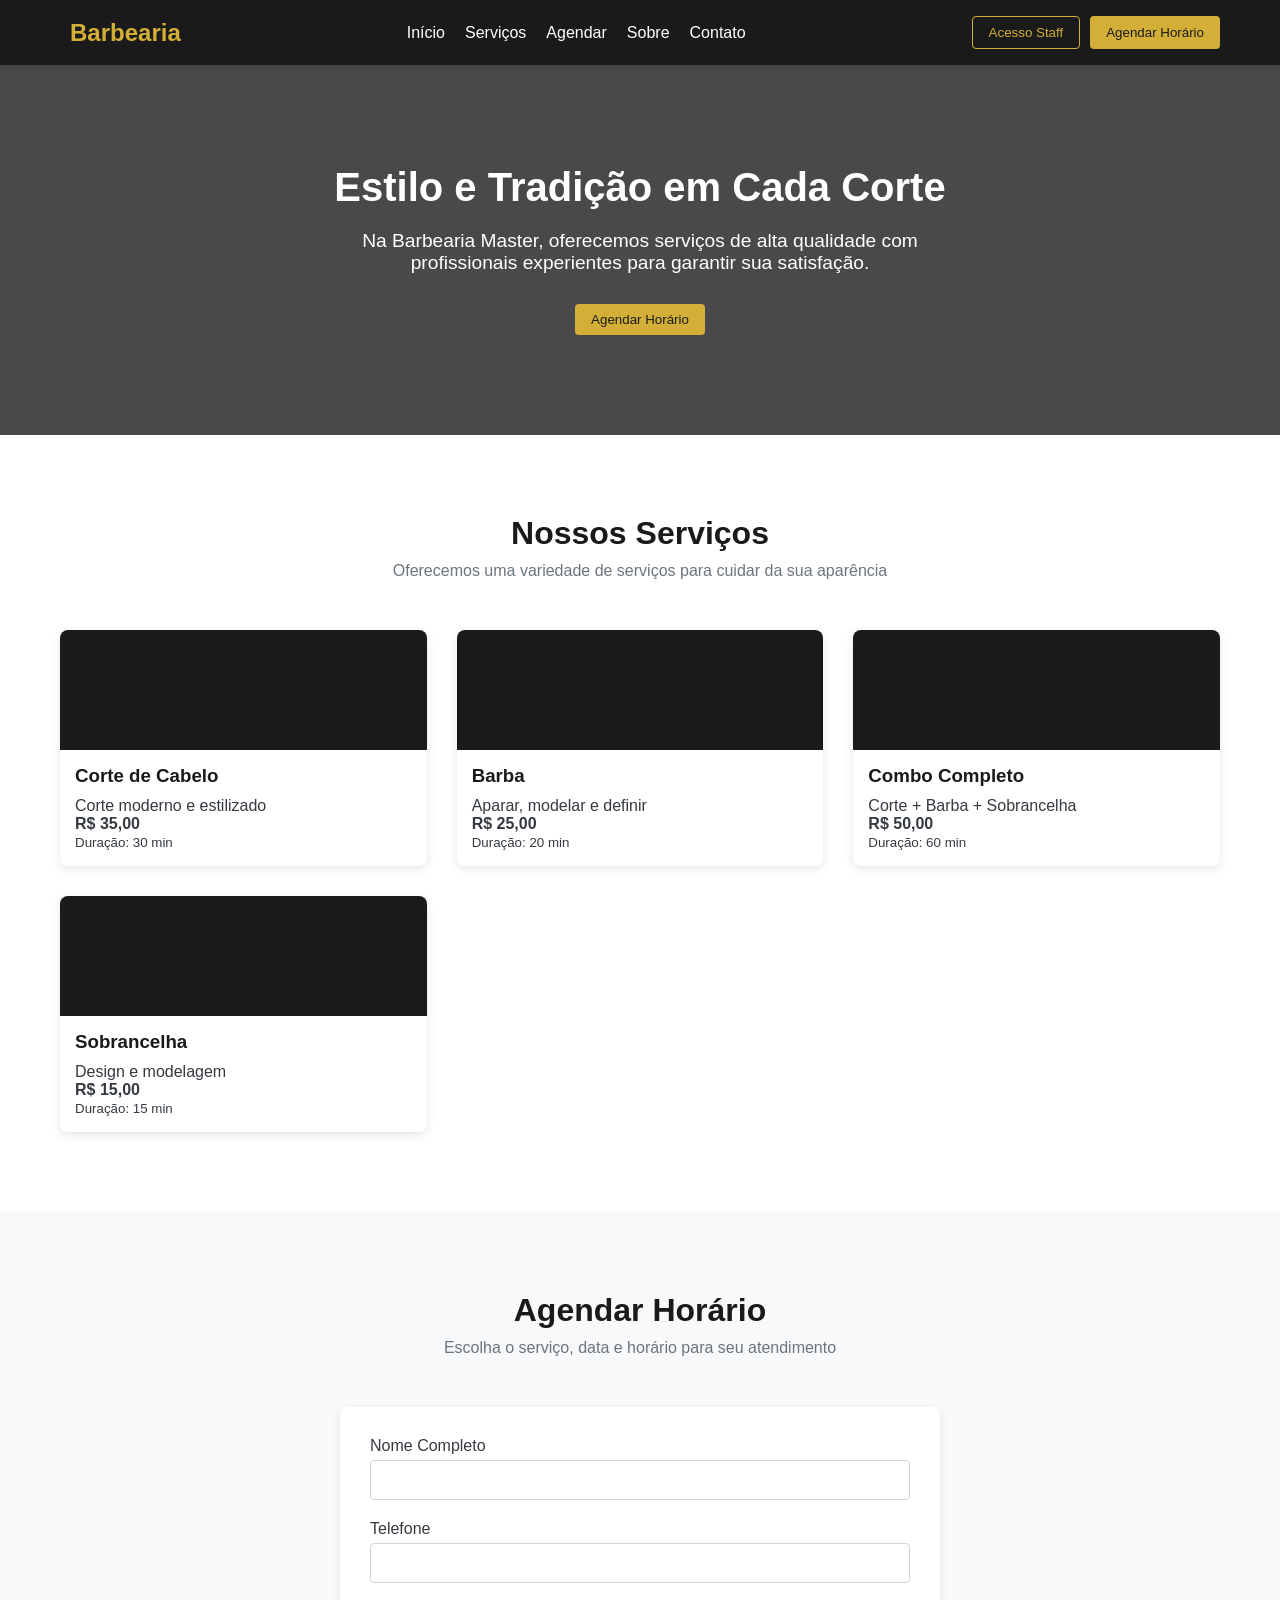
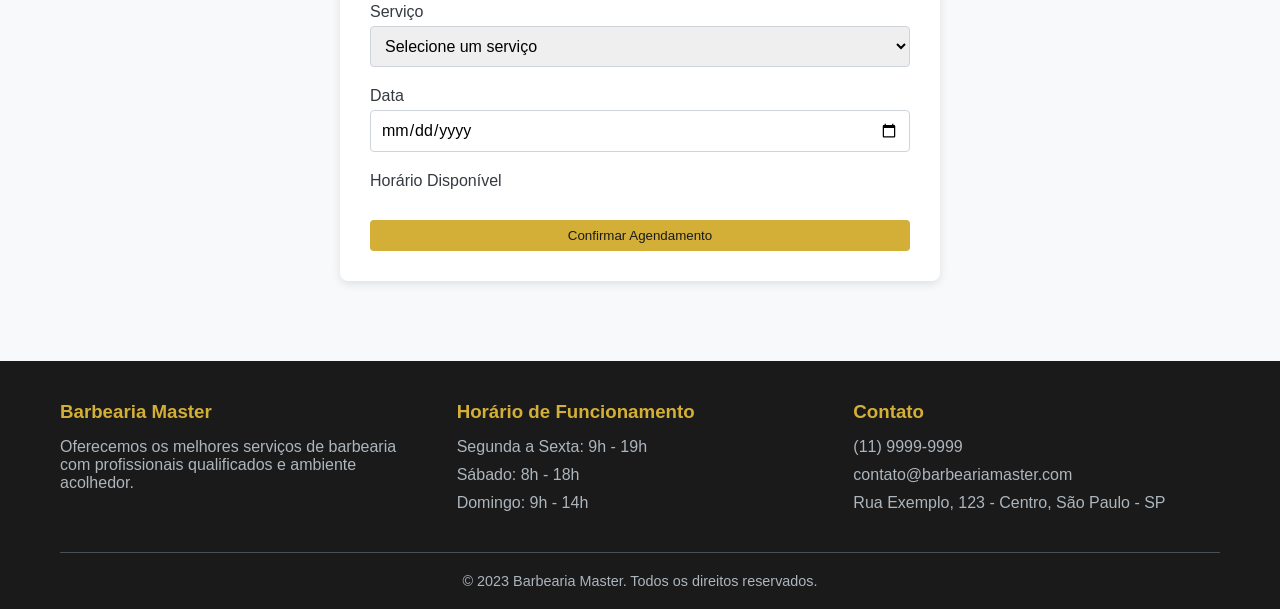
==== commit 25047e34: "Update index.html" ====
--- a/index.html
+++ b/index.html
@@ -13,7 +13,7 @@
             <div class="header-content">
                 <div class="logo">
                     <i class="fas fa-cut fa-2x" style="color: #d4af37;"></i>
-                    <h1>Barbearia Eduardo</h1>
+                    <h1>Barbearia</h1>
                 </div>
                 <nav>
                     <ul>
--- a/style.css
+++ b/style.css
@@ -1,585 +1,675 @@
-:root {
-  --bg: #0f1115;
-  --card: #151823;
-  --accent: #5b8cff;
-  --accent2: #22c55e;
-  --text: #e6e8ee;
-  --muted: #a6adbb;
-  --danger: #ef4444;
-  --warn: #f59e0b;
-  --border: #23283a;
-  --radius: 16px;
-  --shadow: 0 10px 24px rgba(0, 0, 0, 0.25);
-}
-
-* {
-  box-sizing: border-box;
-}
-
-html, body {
-  height: 100%;
-  margin: 0;
-  font-family: system-ui, Segoe UI, Roboto, Arial, sans-serif;
-  background: #0b0d13;
-  color: var(--text);
-}
-
-.container {
-  width: min(1140px, 92vw);
-  margin: 0 auto;
-}
-
-/* Topbar */
-.topbar {
-  position: sticky;
-  top: 0;
-  z-index: 50;
-  background: #0d111aee;
-  border-bottom: 1px solid var(--border);
-  backdrop-filter: saturate(150%) blur(6px);
-}
-
-.header-wrap {
-  display: flex;
-  align-items: center;
-  justify-content: space-between;
-  padding: 14px 0;
-}
-
-.brand {
-  display: flex;
-  align-items: center;
-  gap: 12px;
-}
-
-.brand img.img-logo {
-  width: 200px;
-  height: auto;
-}
-
-/* Navbar */
-.nav {
-  display: flex;
-  gap: 14px;
-  align-items: center;
-}
-
-.nav a {
-  color: var(--text);
-  text-decoration: none;
-  opacity: 0.9;
-}
-
-.nav a:hover {
-  opacity: 1;
-}
-
-/* Hero */
-.hero {
-  padding: 38px 0 10px;
-  background: radial-gradient(1200px 400px at 50% -150px, #1b2240, transparent);
-}
-
-.hero-grid {
-  display: grid;
-  grid-template-columns: 1.3fr 0.7fr;
-  gap: 20px;
-  align-items: center;
-}
-
-.hero h2 {
-  margin: 0 0 8px;
-  font-size: 32px;
-}
-
-.hero p {
-  color: var(--muted);
-}
-
-.hero-card {
-  border: 1px solid var(--border);
-  background: #0e1220;
-  border-radius: var(--radius);
-  overflow: hidden;
-  box-shadow: var(--shadow);
-}
-
-.hero-card img {
-  width: 100%;
-  height: 100%;
-  object-fit: cover;
-}
-
-/* Cards gerais */
-.card {
-  background: var(--card);
-  border: 1px solid var(--border);
-  border-radius: var(--radius);
-  box-shadow: var(--shadow);
-  padding: 22px;
-  margin: 22px 0;
-}
-
-h3 {
-  margin: 0 0 14px;
-}
-
-.sub {
-  color: var(--muted);
-  font-weight: 400;
-  font-size: 0.95rem;
-  margin-left: 6px;
-}
-
-/* Grids */
-.grid {
-  display: grid;
-  grid-template-columns: repeat(2, 1fr);
-  gap: 14px;
-}
-
-.grid-2 {
-  grid-template-columns: 1.2fr 0.8fr;
-}
-
-/* Formulários */
-label {
-  display: flex;
-  flex-direction: column;
-  gap: 8px;
-  font-weight: 600;
-}
-
-input,
-select,
-textarea {
-  background: #0e1220;
-  color: var(--text);
-  border: 1px solid var(--border);
-  border-radius: 12px;
-  padding: 12px 14px;
-  outline: none;
-  font-size: 1rem;
-}
-
-input::placeholder,
-textarea::placeholder {
-  color: var(--muted);
-  opacity: 0.8;
-}
-
-input:focus,
-select:focus,
-textarea:focus {
-  border-color: var(--accent);
-  box-shadow: 0 0 0 3px rgba(91, 140, 255, 0.15);
-}
-
-/* Botões */
-.btn {
-  appearance: none;
-  border: 1px solid var(--border);
-  background: #0e1220;
-  color: var(--text);
-  padding: 10px 14px;
-  border-radius: 12px;
-  cursor: pointer;
-  font-size: 1rem;
-}
-
-.btn:hover {
-  filter: brightness(1.07);
-}
-
-.btn.primary {
-  background: linear-gradient(180deg, var(--accent), #3a6bff);
-  border-color: transparent;
-  font-weight: 700;
-  color: white;
-}
-
-.btn.success {
-  background: linear-gradient(180deg, #16a34a, #15803d);
-  border-color: transparent;
-  color: #fff;
-}
-
-.btn.warn {
-  background: linear-gradient(180deg, var(--warn), #d97706);
-  border-color: transparent;
-  color: #0b0d13;
-}
-
-.btn.danger {
-  background: linear-gradient(180deg, var(--danger), #dc2626);
-  border-color: transparent;
-  color: #fff;
-}
-
-.btn.outline {
-  background: transparent;
-}
-
-.actions {
-  display: flex;
-  gap: 10px;
-  flex-wrap: wrap;
-  margin-top: 10px;
-}
-
-.hint {
-  color: var(--muted);
-  font-size: 0.9rem;
-  margin-top: 6px;
-}
-
-/* Cards de serviço */
-.cards {
-  display: grid;
-  grid-template-columns: repeat(4, 1fr);
-  gap: 14px;
-}
-
-.servico {
-  background: #0e1220;
-  border: 1px solid var(--border);
-  border-radius: 14px;
-  padding: 14px;
-  display: flex;
-  flex-direction: column;
-  gap: 8px;
-}
-
-.servico h4 {
-  margin: 0;
-}
-
-.servico .meta {
-  color: var(--muted);
-  font-size: 0.95rem;
-}
-
-.servico .price {
-  font-weight: 800;
-}
-
-.servico .profs {
-  display: flex;
-  gap: 6px;
-  flex-wrap: wrap;
-}
-
-.chip {
-  background: #11162a;
-  border: 1px solid var(--border);
-  border-radius: 999px;
-  padding: 6px 10px;
-  font-size: 0.9rem;
-}
-
-/* Listas e status */
-.list-header {
-  display: flex;
-  align-items: center;
-  justify-content: space-between;
-  gap: 12px;
-  flex-wrap: wrap;
-}
-
-.filters {
-  display: flex;
-  flex-wrap: wrap;
-  gap: 10px;
-  align-items: center;
-  width: 100%;
-}
-
-/* Estilos específicos para filtros */
-.filters select,
-.filters input[type="date"],
-.filters button {
-  padding: 8px 12px;
-  border-radius: 8px;
-  border: 1px solid #333;
-  background-color: #111;
-  color: #fff;
-  font-size: 14px;
-  min-width: 160px; /* evita corte de texto */
-  flex: 1;
-}
-
-/* Responsividade dos filtros */
-@media (max-width: 600px) {
-  .filters {
-    flex-direction: column;
-    align-items: stretch;
-  }
-
-  .filters select,
-  .filters input[type="date"],
-  .filters button {
-    width: 100%;
-    min-width: auto;
-  }
-}
-
-/* Listagem de itens */
-.list {
-  display: flex;
-  flex-direction: column;
-  gap: 10px;
-}
-
-.item {
-  display: flex;
-  align-items: flex-start;
-  justify-content: space-between;
-  gap: 14px;
-  background: #0e1220;
-  border: 1px solid var(--border);
-  border-radius: 14px;
-  padding: 14px;
-}
-
-.item h4 {
-  margin: 0;
-  font-size: 18px;
-}
-
-.item-meta {
-  margin: 6px 0 0;
-  color: var(--muted);
-}
-
-.item-obs {
-  margin: 6px 0 0;
-  color: #cbd5e1;
-}
-
-.status-badge {
-  display: inline-block;
-  margin-top: 8px;
-  padding: 4px 10px;
-  border-radius: 999px;
-  border: 1px solid var(--border);
-  background: #0e1220;
-  font-weight: 700;
-  font-size: 0.85rem;
-}
-
-.status-pendente {
-  color: #facc15;
-  border-color: #facc15;
-}
-
-.status-aprovado {
-  color: #22c55e;
-  border-color: #22c55e;
-}
-
-.status-recusado {
-  color: #ef4444;
-  border-color: #ef4444;
-}
-
-.empty {
-  text-align: center;
-  color: var(--muted);
-  margin-top: 10px;
-}
-
-/* Mapa e horários */
-.mapa {
-  width: 100%;
-  min-height: 300px;
-  border: 0;
-  border-radius: 12px;
-}
-
-.horarios {
-  display: grid;
-  grid-template-columns: repeat(2, 1fr);
-  gap: 8px;
-}
-
-@media (max-width: 560px) {
-  .horarios {
-    grid-template-columns: 1fr;
-  }
-}
-
-/* Modal */
-dialog::backdrop {
-  background: rgba(0, 0, 0, 0.6);
-}
-
-dialog {
-  border: 0;
-  padding: 0;
-  background: transparent;
-}
-
-.modal {
-  background: var(--card);
-  border: 1px solid var(--border);
-  border-radius: 16px;
-  padding: 18px;
-  width: min(420px, 92vw);
-  box-shadow: var(--shadow);
-}
-
-.modal header {
-  display: flex;
-  align-items: center;
-  justify-content: space-between;
-  margin-bottom: 14px;
-}
-
-/* Rodapé */
-.footer {
-  border-top: 1px solid var(--border);
-  background: #0c0f16;
-  padding: 22px 0;
-  color: var(--muted);
-}
-
-.footer-content {
-  display: flex;
-  align-items: center;
-  justify-content: center;
-  gap: 10px;
-}
-
-.logo-circular {
-  width: 120px;
-  height: 120px;
-  object-fit: cover;
-  border-radius: 50%;
-  display: block;
-}
-
-.nome-barbearia {
-  font-size: 80px;
-  font-weight: bold;
-  font-family: Arial, sans-serif;
-}
-
-/* Navbar responsiva */
-.navbar {
-  display: flex;
-  justify-content: space-between;
-  align-items: center;
-  padding: 15px 20px;
-}
-
-.menu {
-  display: flex;
-  list-style: none;
-  gap: 20px;
-  margin: 0;
-  padding: 0;
-}
-
-.menu li a {
-  color: #fff;
-  text-decoration: none;
-  font-weight: 500;
-  transition: color 0.3s;
-}
-
-.menu li a:hover {
-  color: #1e90ff;
-}
-
-.menu-toggle {
-  display: none;
-  font-size: 28px;
-  background: none;
-  border: none;
-  color: #fff;
-  cursor: pointer;
-}
-
-.admin-area {
-  margin-left: auto;
-}
-
-.btn-admin {
-  background: #1e90ff;
-  color: #fff;
-  padding: 8px 15px;
-  border-radius: 6px;
-  text-decoration: none;
-  font-weight: 600;
-  transition: background 0.3s;
-}
-
-.btn-admin:hover {
-  background: #0c70d4;
-}
-
-/* Breakpoints */
-@media (max-width: 900px) {
-  .hero-grid {
-    grid-template-columns: 1fr;
-  }
-  .grid,
-  .grid-2 {
-    grid-template-columns: 1fr;
-  }
-}
-
-@media (max-width: 1000px) {
-  .cards {
-    grid-template-columns: repeat(2, 1fr);
-  }
-}
-
-@media (max-width: 768px) {
-  .logo-circular {
-    width: 80px;
-    height: 80px;
-  }
-
-  .nome-barbearia {
-    font-size: 28px;
-  }
-
-  /* Menu mobile */
-  .menu {
-    display: none;
-    flex-direction: column;
-    background: #111;
+  :root {
+            --primary: #d4af37;
+            --secondary: #1a1a1a;
+            --light: #f8f9fa;
+            --dark: #343a40;
+            --success: #28a745;
+            --danger: #dc3545;
+            --warning: #ffc107;
+            --info: #17a2b8;
+        }
+        
+        * {
+            margin: 0;
+            padding: 0;
+            box-sizing: border-box;
+            font-family: 'Segoe UI', Tahoma, Geneva, Verdana, sans-serif;
+        }
+        
+        body {
+            background-color: #f5f5f5;
+            color: var(--dark);
+        }
+        
+        .container {
+            max-width: 1200px;
+            margin: 0 auto;
+            padding: 0 20px;
+        }
+        
+        /* Header */
+        header {
+            background-color: var(--secondary);
+            color: white;
+            padding: 1rem 0;
+            box-shadow: 0 2px 10px rgba(0, 0, 0, 0.1);
+            position: sticky;
+            top: 0;
+            z-index: 100;
+        }
+        
+        .header-content {
+            display: flex;
+            justify-content: space-between;
+            align-items: center;
+        }
+        
+        .logo {
+            display: flex;
+            align-items: center;
+            gap: 10px;
+        }
+        
+        .logo img {
+            height: 50px;
+        }
+        
+        .logo h1 {
+            font-size: 1.5rem;
+            color: var(--primary);
+        }
+        
+        nav ul {
+            display: flex;
+            list-style: none;
+            gap: 20px;
+        }
+        
+        nav a {
+            color: white;
+            text-decoration: none;
+            font-weight: 500;
+            transition: color 0.3s;
+        }
+        
+        nav a:hover {
+            color: var(--primary);
+        }
+        
+        .auth-buttons {
+            display: flex;
+            gap: 10px;
+        }
+        
+        .btn {
+            padding: 8px 16px;
+            border: none;
+            border-radius: 4px;
+            cursor: pointer;
+            font-weight: 500;
+            transition: all 0.3s;
+        }
+        
+        .btn-primary {
+            background-color: var(--primary);
+            color: var(--secondary);
+        }
+        
+        .btn-outline {
+            background-color: transparent;
+            border: 1px solid var(--primary);
+            color: var(--primary);
+        }
+        
+        .btn-success {
+            background-color: var(--success);
+            color: white;
+        }
+        
+        .btn-danger {
+            background-color: var(--danger);
+            color: white;
+        }
+        
+        .btn-warning {
+            background-color: var(--warning);
+            color: var(--dark);
+        }
+        
+        .btn:hover {
+            opacity: 0.9;
+            transform: translateY(-2px);
+        }
+        
+        /* Hero Section */
+        .hero {
+            background: linear-gradient(rgba(0, 0, 0, 0.7), rgba(0, 0, 0, 0.7)), url('https://images.unsplash.com/photo-1585747860715-2ba37e788b70?ixlib=rb-1.2.1&auto=format&fit=crop&w=1350&q=80');
+            background-size: cover;
+            background-position: center;
+            color: white;
+            padding: 100px 0;
+            text-align: center;
+        }
+        
+        .hero h2 {
+            font-size: 2.5rem;
+            margin-bottom: 20px;
+        }
+        
+        .hero p {
+            font-size: 1.2rem;
+            max-width: 600px;
+            margin: 0 auto 30px;
+        }
+        
+        /* Services Section */
+        .services {
+            padding: 80px 0;
+            background-color: white;
+        }
+        
+        .section-title {
+            text-align: center;
+            margin-bottom: 50px;
+        }
+        
+        .section-title h2 {
+            font-size: 2rem;
+            color: var(--secondary);
+            margin-bottom: 10px;
+        }
+        
+        .section-title p {
+            color: #6c757d;
+        }
+        
+        .services-grid {
+            display: grid;
+            grid-template-columns: repeat(auto-fit, minmax(300px, 1fr));
+            gap: 30px;
+        }
+        
+        .service-card {
+            background-color: var(--light);
+            border-radius: 8px;
+            overflow: hidden;
+            box-shadow: 0 5px 15px rgba(0, 0, 0, 0.1);
+            transition: transform 0.3s;
+        }
+        
+        .service-card:hover {
+            transform: translateY(-10px);
+        }
+        
+        .service-img {
+            height: 200px;
+            background-color: var(--secondary);
+            display: flex;
+            align-items: center;
+            justify-content: center;
+            color: var(--primary);
+            font-size: 3rem;
+        }
+        
+        .service-content {
+            padding: 20px;
+        }
+        
+        .service-content h3 {
+            margin-bottom: 10px;
+            color: var(--secondary);
+        }
+        
+        /* Login Modal */
+        .modal {
+            display: none;
+            position: fixed;
+            top: 0;
+            left: 0;
+            width: 100%;
+            height: 100%;
+            background-color: rgba(0, 0, 0, 0.5);
+            z-index: 1000;
+            align-items: center;
+            justify-content: center;
+        }
+        
+        .modal-content {
+            background-color: white;
+            border-radius: 8px;
+            width: 100%;
+            max-width: 500px;
+            padding: 30px;
+            box-shadow: 0 5px 15px rgba(0, 0, 0, 0.2);
+            max-height: 90vh;
+            overflow-y: auto;
+        }
+        
+        .modal-header {
+            display: flex;
+            justify-content: space-between;
+            align-items: center;
+            margin-bottom: 20px;
+        }
+        
+        .modal-header h2 {
+            color: var(--secondary);
+        }
+        
+        .close-modal {
+            background: none;
+            border: none;
+            font-size: 1.5rem;
+            cursor: pointer;
+            color: var(--dark);
+        }
+        
+        .form-group {
+            margin-bottom: 20px;
+        }
+        
+        .form-group label {
+            display: block;
+            margin-bottom: 5px;
+            font-weight: 500;
+        }
+        
+        .form-control {
+            width: 100%;
+            padding: 10px;
+            border: 1px solid #ced4da;
+            border-radius: 4px;
+            font-size: 1rem;
+        }
+        
+        .form-control:focus {
+            border-color: var(--primary);
+            outline: none;
+        }
+        
+        .user-type-selector {
+            display: flex;
+            margin-bottom: 20px;
+            border-radius: 4px;
+            overflow: hidden;
+        }
+        
+        .user-type {
+            flex: 1;
+            text-align: center;
+            padding: 10px;
+            background-color: #e9ecef;
+            cursor: pointer;
+            transition: background-color 0.3s;
+        }
+        
+        .user-type.active {
+            background-color: var(--primary);
+            color: white;
+        }
+        
+        /* Dashboard */
+        .dashboard {
+            display: none;
+            padding: 40px 0;
+        }
+        
+        .dashboard-header {
+            display: flex;
+            justify-content: space-between;
+            align-items: center;
+            margin-bottom: 30px;
+        }
+        
+        .dashboard-title {
+            color: var(--secondary);
+        }
+        
+        .dashboard-grid {
+            display: grid;
+            grid-template-columns: repeat(auto-fit, minmax(250px, 1fr));
+            gap: 20px;
+            margin-bottom: 30px;
+        }
+        
+        .dashboard-card {
+            background-color: white;
+            border-radius: 8px;
+            padding: 20px;
+            box-shadow: 0 3px 10px rgba(0, 0, 0, 0.1);
+        }
+        
+        .dashboard-card h3 {
+            margin-bottom: 10px;
+            color: var(--secondary);
+        }
+        
+        .stat {
+            font-size: 2rem;
+            font-weight: bold;
+            color: var(--primary);
+        }
+        
+        .appointments-table {
+            width: 100%;
+            border-collapse: collapse;
+            background-color: white;
+            border-radius: 8px;
+            overflow: hidden;
+            box-shadow: 0 3px 10px rgba(0, 0, 0, 0.1);
+            margin-bottom: 30px;
+        }
+        
+        .appointments-table th,
+        .appointments-table td {
+            padding: 12px 15px;
+            text-align: left;
+            border-bottom: 1px solid #e9ecef;
+        }
+        
+        .appointments-table th {
+            background-color: var(--secondary);
+            color: white;
+        }
+        
+        .appointments-table tr:hover {
+            background-color: #f8f9fa;
+        }
+        
+        .status-badge {
+            padding: 5px 10px;
+            border-radius: 20px;
+            font-size: 0.8rem;
+            font-weight: 500;
+        }
+        
+        .status-confirmed {
+            background-color: #d4edda;
+            color: #155724;
+        }
+        
+        .status-pending {
+            background-color: #fff3cd;
+            color: #856404;
+        }
+        
+        .status-canceled {
+            background-color: #f8d7da;
+            color: #721c24;
+        }
+        
+        .status-completed {
+            background-color: #cce7ff;
+            color: #004085;
+        }
+        
+        .action-buttons {
+            display: flex;
+            gap: 5px;
+        }
+        
+        .action-btn {
+            padding: 5px 10px;
+            border: none;
+            border-radius: 4px;
+            cursor: pointer;
+            font-size: 0.8rem;
+        }
+        
+        /* Schedule Section */
+        .schedule {
+            padding: 80px 0;
+            background-color: var(--light);
+        }
+        
+        .schedule-form {
+            background-color: white;
+            border-radius: 8px;
+            padding: 30px;
+            box-shadow: 0 3px 10px rgba(0, 0, 0, 0.1);
+            max-width: 600px;
+            margin: 0 auto;
+        }
+        
+        .schedule-grid {
+            display: grid;
+            grid-template-columns: 1fr 1fr;
+            gap: 20px;
+        }
+        
+        .time-slots {
+            display: grid;
+            grid-template-columns: repeat(4, 1fr);
+            gap: 10px;
+            margin-top: 10px;
+        }
+        
+        .time-slot {
+            padding: 10px;
+            background-color: #e9ecef;
+            border: none;
+            border-radius: 4px;
+            cursor: pointer;
+            text-align: center;
+            transition: all 0.3s;
+        }
+        
+        .time-slot:hover {
+            background-color: #dee2e6;
+        }
+        
+        .time-slot.selected {
+            background-color: var(--primary);
+            color: white;
+        }
+        
+        .time-slot.disabled {
+            background-color: #f8d7da;
+            color: #721c24;
+            cursor: not-allowed;
+        }
+        
+        /* Footer */
+        footer {
+            background-color: var(--secondary);
+            color: white;
+            padding: 40px 0 20px;
+        }
+        
+        .footer-content {
+            display: grid;
+            grid-template-columns: repeat(auto-fit, minmax(250px, 1fr));
+            gap: 30px;
+            margin-bottom: 30px;
+        }
+        
+        .footer-section h3 {
+            color: var(--primary);
+            margin-bottom: 15px;
+        }
+        
+        .footer-section p, .footer-section a {
+            color: #adb5bd;
+            margin-bottom: 10px;
+            display: block;
+            text-decoration: none;
+        }
+        
+        .footer-section a:hover {
+            color: var(--primary);
+        }
+        
+        .social-links {
+            display: flex;
+            gap: 15px;
+        }
+        
+        .social-links a {
+            color: white;
+            font-size: 1.2rem;
+        }
+        
+        .copyright {
+            text-align: center;
+            padding-top: 20px;
+            border-top: 1px solid #495057;
+            color: #adb5bd;
+            font-size: 0.9rem;
+        }
+        
+        /* Tabs */
+        .tabs {
+            display: flex;
+            margin-bottom: 20px;
+            border-bottom: 1px solid #dee2e6;
+        }
+        
+        .tab {
+            padding: 10px 20px;
+            cursor: pointer;
+            border-bottom: 3px solid transparent;
+        }
+        
+        .tab.active {
+            border-bottom-color: var(--primary);
+            color: var(--primary);
+            font-weight: 500;
+        }
+        
+        .tab-content {
+            display: none;
+        }
+        
+        .tab-content.active {
+            display: block;
+        }
+        
+        /* Alert */
+        .alert {
+            padding: 15px;
+            border-radius: 4px;
+            margin-bottom: 20px;
+        }
+        
+        .alert-success {
+            background-color: #d4edda;
+            color: #155724;
+            border: 1px solid #c3e6cb;
+        }
+        
+        .alert-danger {
+            background-color: #f8d7da;
+            color: #721c24;
+            border: 1px solid #f5c6cb;
+        }
+        
+        /* Responsive */
+        @media (max-width: 768px) {
+            .header-content {
+                flex-direction: column;
+                gap: 15px;
+            }
+            
+            nav ul {
+                flex-wrap: wrap;
+                justify-content: center;
+            }
+            
+            .hero h2 {
+                font-size: 2rem;
+            }
+            
+            .hero p {
+                font-size: 1rem;
+            }
+            
+            .schedule-grid {
+                grid-template-columns: 1fr;
+            }
+            
+            .time-slots {
+                grid-template-columns: repeat(3, 1fr);
+            }
+        }
+        /* Modal de Serviços */
+.form-grid {
+    display: grid;
+    grid-template-columns: 1fr 1fr;
+    gap: 15px;
+}
+
+.form-buttons {
+    display: flex;
+    gap: 10px;
+    justify-content: flex-end;
+    margin-top: 20px;
+}
+
+.service-actions {
+    display: flex;
+    gap: 5px;
+}
+
+.service-card {
+    position: relative;
+    transition: transform 0.3s;
+}
+
+.service-card .service-actions {
     position: absolute;
-    top: 60px;
-    right: 20px;
-    width: 200px;
+    top: 10px;
+    right: 10px;
+    opacity: 0;
+    transition: opacity 0.3s;
+}
+
+.service-card:hover .service-actions {
+    opacity: 1;
+}
+
+/* Botões de ação */
+.btn-sm {
+    padding: 5px 10px;
+    font-size: 0.8rem;
+}
+
+/* Cards de serviços na página principal */
+.services-grid .service-card {
+    background: white;
+    border-radius: 8px;
+    overflow: hidden;
+    box-shadow: 0 3px 10px rgba(0,0,0,0.1);
+}
+
+.service-img {
+    height: 120px;
+    background: var(--secondary);
+    display: flex;
+    align-items: center;
+    justify-content: center;
+    color: var(--primary);
+    font-size: 2rem;
+}
+
+.service-content {
     padding: 15px;
-    border-radius: 10px;
-    box-shadow: 0 5px 15px rgba(0, 0, 0, 0.4);
-    z-index: 1000;
-  }
-
-  .menu.active {
+}
+/* Modal de Serviços */
+.form-grid {
+    display: grid;
+    grid-template-columns: 1fr 1fr;
+    gap: 15px;
+}
+
+.form-buttons {
     display: flex;
-  }
-
-  .menu li {
-    margin: 10px 0;
-  }
-
-  .menu-toggle {
-    display: block;
-  }
-
-  .admin-area {
-    margin-left: 0;
-    margin-top: 10px;
-  }
-}
-
-@media (max-width: 560px) {
-  .cards {
-    grid-template-columns: 1fr;
-  }
-}+    gap: 10px;
+    justify-content: flex-end;
+    margin-top: 20px;
+}
+
+.service-actions {
+    display: flex;
+    gap: 5px;
+}
+
+.service-card {
+    position: relative;
+}
+
+.service-card .service-actions {
+    position: absolute;
+    top: 10px;
+    right: 10px;
+    opacity: 0;
+    transition: opacity 0.3s;
+}
+
+.service-card:hover .service-actions {
+    opacity: 1;
+}
+
+.btn-sm {
+    padding: 5px 10px;
+    font-size: 0.8rem;
+}
